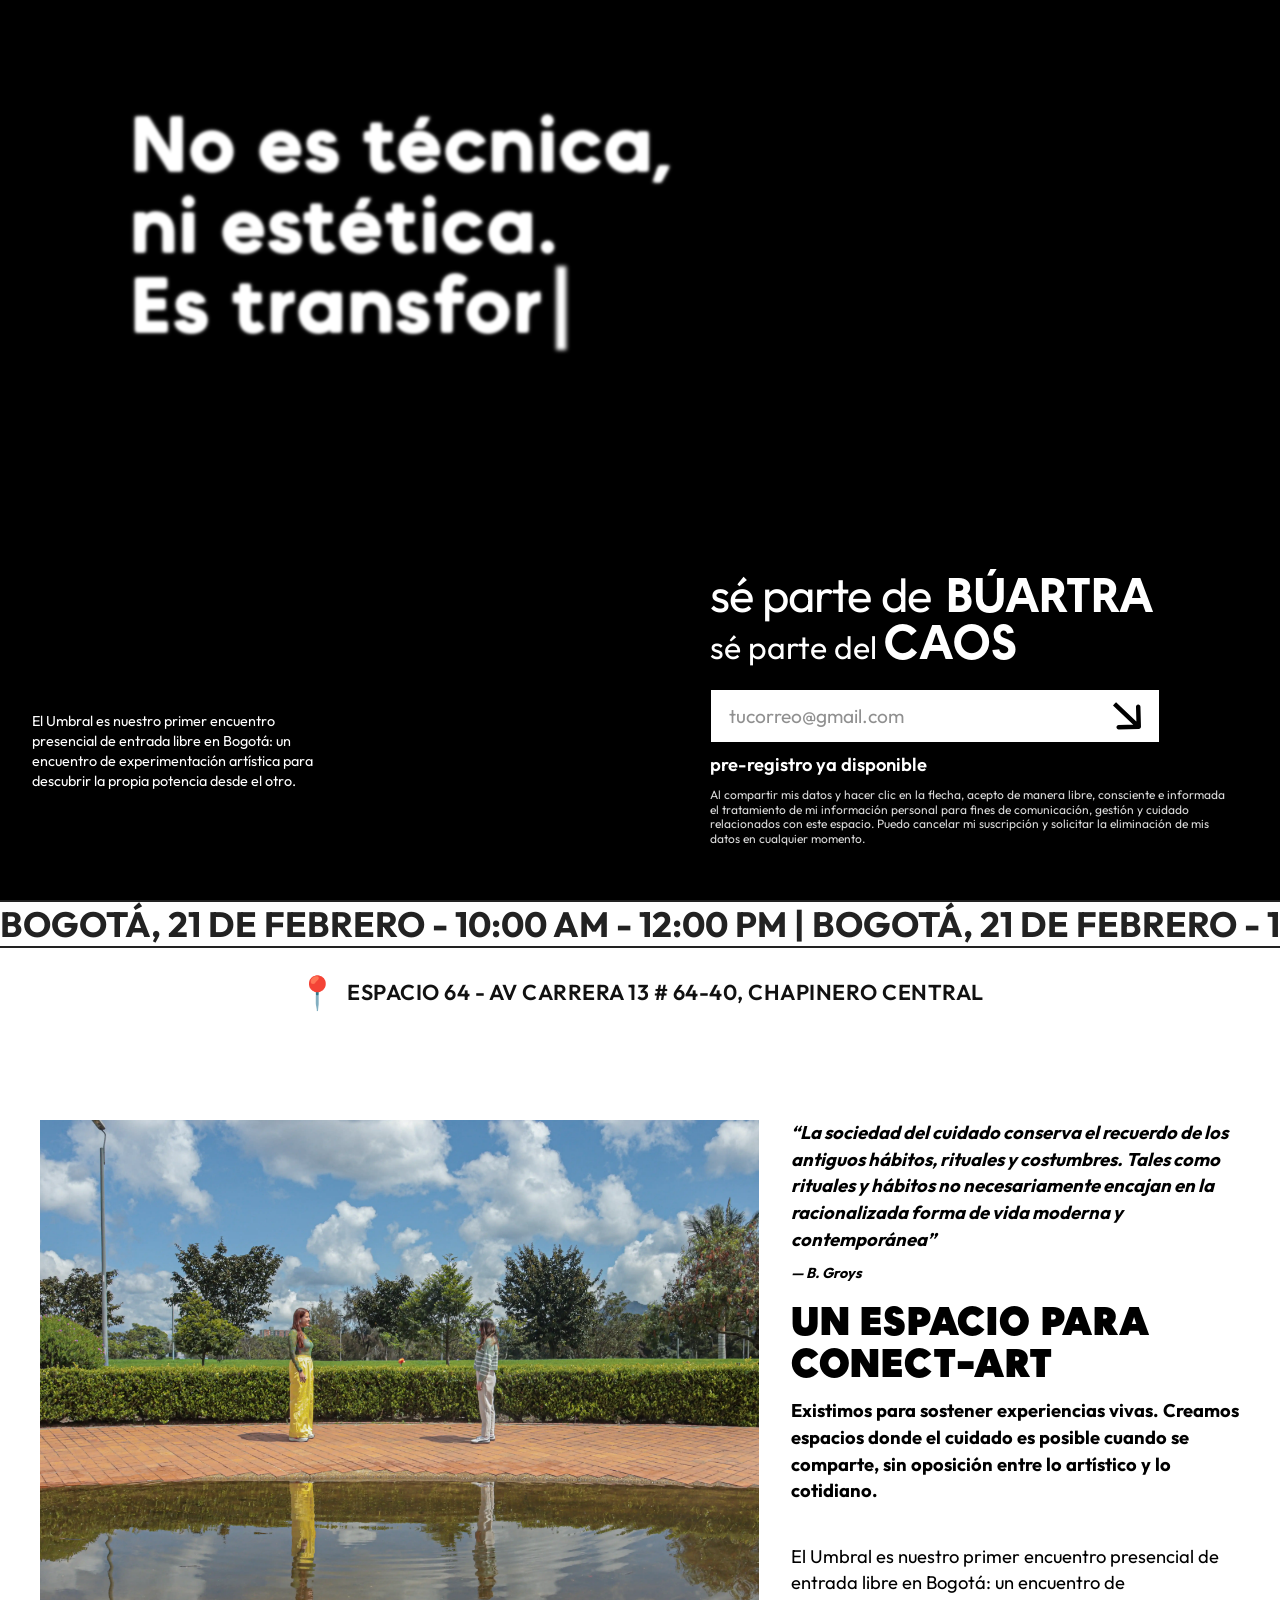
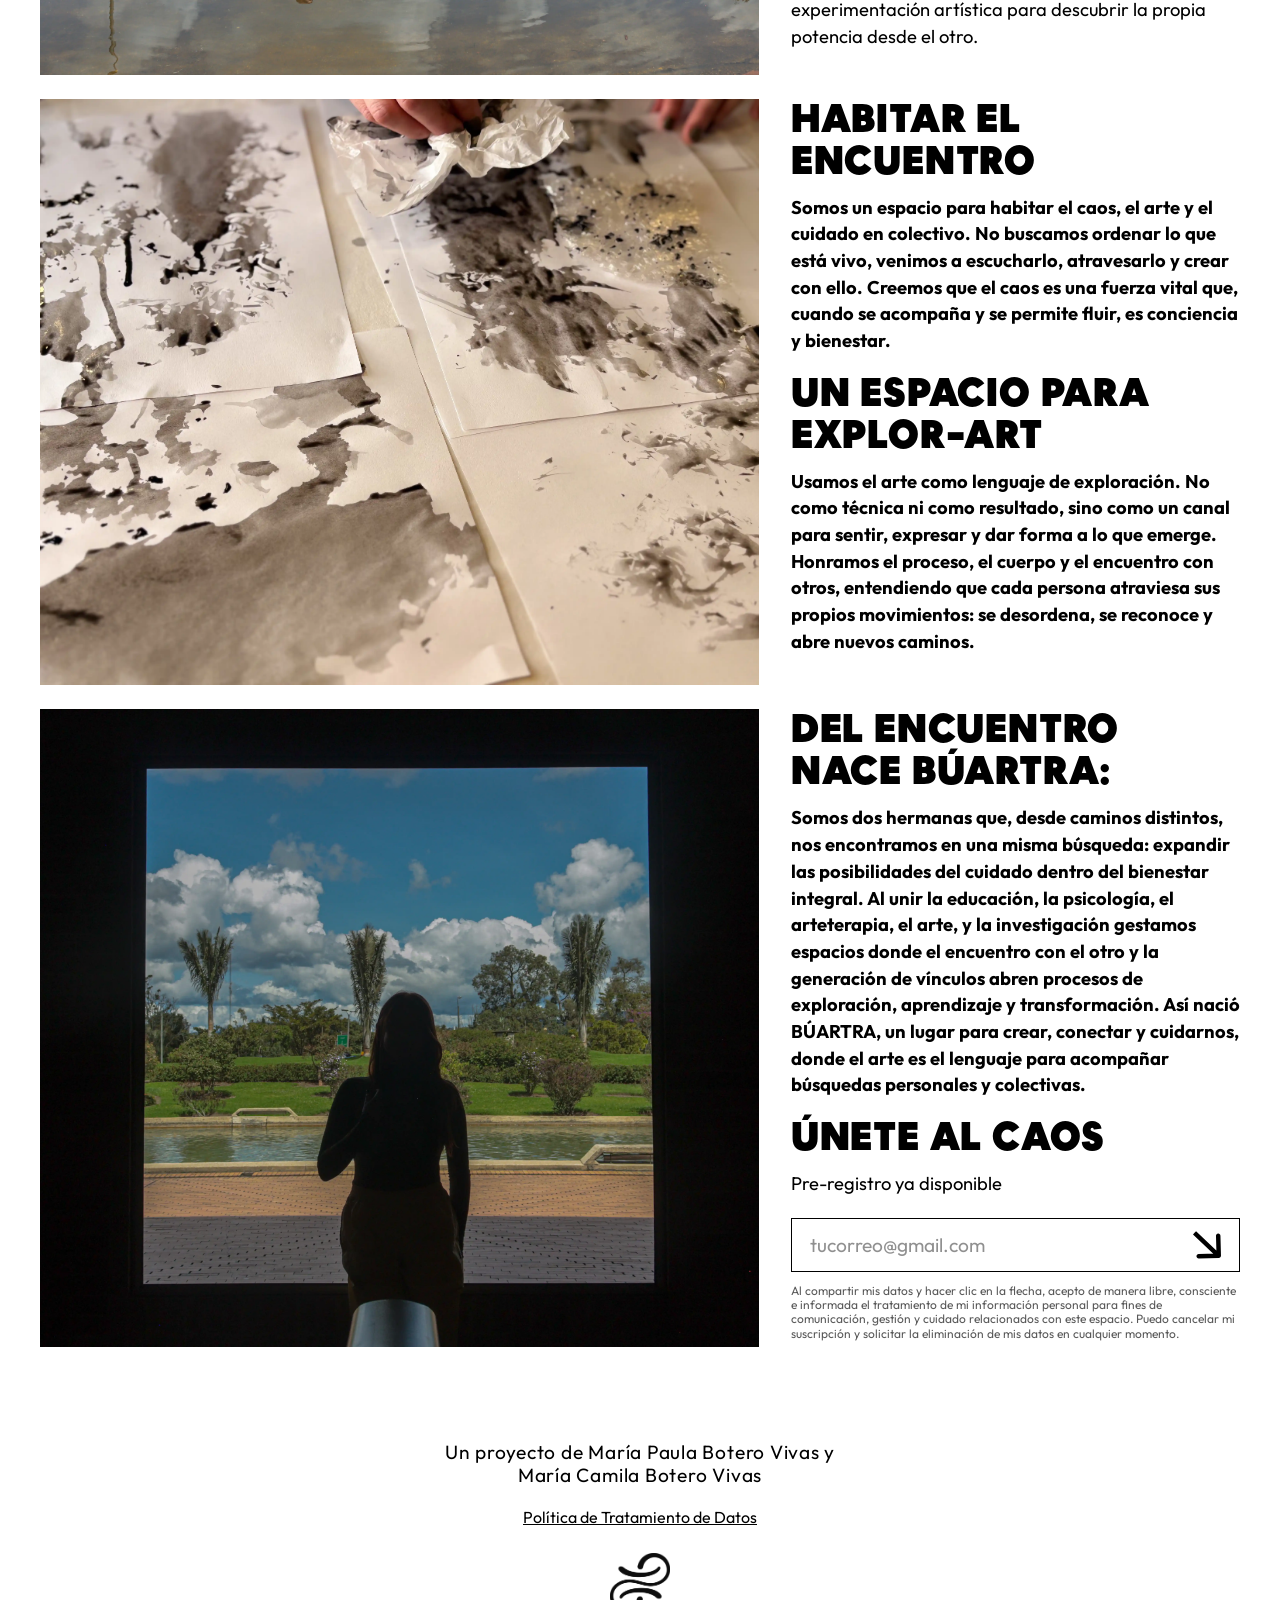
==== index.html @ 39548142 "Add files via upload" ====
<!DOCTYPE html>
<html lang="es">

<head>
        <style>
            #topLoaderBar {
                position: fixed;
                top: 0;
                left: 0;
                width: 0%;
                height: 3px;
                background: linear-gradient(90deg, #fff 0%, #b6b6b6 100%);
                z-index: 99999;
                transition: width 0.4s cubic-bezier(.4,0,.2,1);
                box-shadow: 0 1px 6px #0002;
            }
        </style>
    <meta charset="UTF-8">
    <title>BÚARTRA</title>
    <meta name="viewport" content="width=device-width, initial-scale=1.0">
    <link rel="stylesheet" href="/styles.css" media="all">
    <link rel="icon" type="image/x-icon" href="/favicon.ico">
    <!-- Open Graph para compartir en redes -->
    <meta property="og:title" content="BÚARTRA - Arte y Cuidado Colectivo">
    <meta property="og:description" content="Descubre cómo el caos, el arte y el cuidado colectivo pueden transformar tu bienestar en BÚARTRA.">
    <meta property="og:image" content="https://img.imgdd.com/9edf10ce-4af9-46c1-a117-65330fc0dbb5.jpg">
    <meta property="og:type" content="website">

</head>

<body>
        <div id="topLoaderBar"></div>
    <!-- CABEZA-->
    <header class="hero">
        <video autoplay loop muted playsinline>
            <!-- Video ligero para móviles -->
            <source src="images/IntroBuartraLigero.mov" type="video/mp4" media="(max-width: 600px)">
            <!-- Video original para escritorio -->
            <source src="images/IntroBuartra.mp4" type="video/mp4">
            Tu navegador no soporta el elemento de video.
        </video>

        <div class="hero-overlay">
            <div class="hero-side-info">
                El Umbral es nuestro primer encuentro presencial de entrada libre en Bogotá: un encuentro de
                experimentación artística para descubrir la propia potencia desde el otro.
            </div>
            <div class="hero-text">
                <h1 class="blur-title">
                    <span class="blur-layer" aria-hidden="true"></span>
                    <span id="typewriter" class="text-layer"
                        data-text="No es técnica, ni estética. Es&nbsp;transformación.">
                        No es técnica, <span style="white-space:nowrap;">ni estética</span>. Es transformación.
                    </span>
                </h1>
            </div>

            <div class="hero-register">
                                <div style="display:flex;flex-direction:column;gap:0;align-items:flex-start;">
                                    <h1 style="margin-bottom:-2px;"><span class="thin-text">sé parte de</span> <strong>BÚARTRA</strong></h1>
                                    <span style="font-size:2rem;font-weight:400;color:#fff;opacity:1;line-height:1; margin-top:-6px;">sé parte del <strong style="font-weight:700;letter-spacing:1px;">CAOS</strong></span>
                                </div>
                                <div id="formFeedback" style="display:none;align-items:center;gap:10px;margin:10px 0 0 0;">
                                    <span id="formSpinner" style="display:inline-block;width:22px;height:22px;border:3px solid #fff;border-top:3px solid #888;border-radius:50%;animation:spin 1s linear infinite;"></span>
                                </div>


                <form class="hero-form" id="emailForm">
                    <input type="email" placeholder="tucorreo@gmail.com" required id="emailInput">
                    <button type="submit" aria-label="Enviar">
                        <img src="images/Arrow-black.svg" class="arrow-anim" alt="Flecha enviar" width="28" height="28" loading="lazy"
                            style="display:block;">
                    </button>
                </form>
                <div style="font-size:1.15rem;font-weight:600;margin-top:10px;color:#fff;opacity:1;text-shadow:0 2px 8px #000a;">pre-registro ya disponible</div>
                <div class="form-consent-wrap form-consent-hero">
                    <small class="form-consent">Al compartir mis datos y hacer clic en la flecha, acepto de manera
                        libre, consciente e informada el tratamiento de mi información personal para fines de
                        comunicación, gestión y cuidado relacionados con este espacio. Puedo cancelar mi suscripción y
                        solicitar la eliminación de mis datos en cualquier momento.</small>
                </div>
            </div>
        </div>
    </header>

    <!-- Texto dinámico desplazable -->
    <div class="marquee-container">
            <div class="marquee">
                BOGOTÁ, 21 DE FEBRERO - 10:00 AM - 12:00 PM&nbsp;|&nbsp;BOGOTÁ, 21 DE FEBRERO - 10:00 AM - 12:00 PM&nbsp;|&nbsp;BOGOTÁ, 21 DE FEBRERO - 10:00 AM - 12:00 PM&nbsp;|&nbsp;BOGOTÁ, 21 DE FEBRERO - 10:00 AM - 12:00 PM
            </div>
        </div>
        <div class="espacio64-ubicacion" style="display:flex;align-items:center;justify-content:center;font-size:1.35rem;font-weight:600;margin:22px 0 0 0;gap:10px;color:#111;text-transform:uppercase;letter-spacing:0.5px;">
            <span style="font-size:1.5em;vertical-align:middle;color:#111;">📍</span>
            <span>Espacio 64 - Av Carrera 13 # 64-40, Chapinero central</span>
        </div>
    <!-- CONTENIDO -->
    <main class="content">

        <section class="block">
            <div class="image img-1"></div>
            <div class="text">
                <blockquote>
                    <p><b><em>
                                “La sociedad del cuidado conserva el recuerdo de los antiguos hábitos, rituales y
                                costumbres. Tales como rituales y hábitos no necesariamente encajan en la racionalizada
                                forma de vida
                                moderna y contemporánea”
                                <span>— B. Groys</span>
                            </em></b></p>
                </blockquote>

                <h2 class="titulo-gordo">UN ESPACIO PARA CONECT-ART</h2>
                <p><b>
                        Existimos para sostener experiencias vivas. Creamos espacios
                        donde el cuidado es posible cuando se comparte, sin oposición
                        entre lo artístico y lo cotidiano.
                    </b></p>
                <p><br>
                    El Umbral es nuestro primer encuentro presencial de entrada libre en Bogotá: un encuentro de
                    experimentación
                    artística para descubrir la propia potencia desde el otro.
                </p>
            </div>
        </section>

        <section class="block">
            <div class="image img-2"></div>
            <div class="text">
                <h2 class="titulo-gordo">HABITAR EL ENCUENTRO</h2>
                <blockquote>
                    <p><b>
                            Somos un espacio para habitar el caos, el arte y el cuidado en colectivo. No buscamos
                            ordenar lo que está vivo, venimos a escucharlo, atravesarlo y crear con ello. Creemos que el
                            caos es una
                            fuerza vital que, cuando se acompaña y se permite fluir, es conciencia y bienestar.
                        </b></p>
                </blockquote>

                <h2 class="titulo-gordo">UN ESPACIO PARA EXPLOR-ART</h2>
                <blockquote>
                    <p><b>
                            Usamos el arte como lenguaje de exploración. No como técnica ni como resultado, sino como un
                            canal para sentir, expresar y dar forma a lo que emerge. Honramos el proceso, el cuerpo y el
                            encuentro con otros, entendiendo que cada persona atraviesa sus propios movimientos: se
                            desordena, se reconoce y abre nuevos caminos.
                        </b></p>
                </blockquote>
            </div>
        </section>

        <section class="block">
            <div class="image img-3"></div>
            <div class="text">
                <h2 class="titulo-gordo">DEL ENCUENTRO NACE BÚARTRA:</h2>
                <blockquote>
                    <p><b>
                            Somos dos hermanas que, desde caminos distintos, nos encontramos en una misma búsqueda:
                            expandir las posibilidades del cuidado dentro del bienestar integral. Al unir la educación,
                            la psicología, el arteterapia, el arte, y la investigación gestamos espacios donde el
                            encuentro con el otro y la generación de vínculos abren procesos de exploración, aprendizaje
                            y transformación. Así nació BÚARTRA, un lugar para crear, conectar y cuidarnos, donde el
                            arte es el lenguaje para acompañar búsquedas personales y colectivas.
                        </b></p>
                </blockquote>
                <h2 class="titulo-gordo">ÚNETE AL CAOS</h2>
                <p>Pre-registro ya disponible</p>
                <form class="hero-form" id="emailForm2">
                    <input type="email" placeholder="tucorreo@gmail.com" required id="emailInput2">
                    <button type="submit" aria-label="Enviar">
                        <img src="images/Arrow-black.svg" class="arrow-anim" alt="Flecha enviar" width="28" height="28"
                            style="display:block;">
                    </button>
                </form>
                <div class="form-consent-wrap">
                    <small class="form-consent">Al compartir mis datos y hacer clic en la flecha, acepto de manera
                        libre, consciente e informada el tratamiento de mi información personal para fines de
                        comunicación, gestión y cuidado relacionados con este espacio. Puedo cancelar mi suscripción y
                        solicitar la eliminación de mis datos en cualquier momento.</small>
                </div>
            </div>
        </section>
    </main>
    <!-- ICONOS REDES SOCIALES -->
    <div class="social-icons">
        <a href="https://instagram.com/buartra/" target="_blank" aria-label="Instagram" class="icon-link">
            <img src="images/Iglogo.png" alt="Instagram" style="width:26px;height:26px;display:block;opacity:0.8;" loading="lazy">
        </a>
        <a href="https://linkedin.com/buartra" target="_blank" aria-label="LinkedIn" class="icon-link">
            <img src="images/LinkedInLogo.png" alt="LinkedIn" style="width:26px;height:26px;display:block;opacity:0.8;" loading="lazy">
        </a>
        <a href="https://tiktok.com/buartra" target="_blank" aria-label="TikTok" class="icon-link">
            <img src="images/TikTokLogo.png" alt="TikTok" style="width:26px;height:26px;display:block;opacity:0.8;" loading="lazy">
        </a>
    </div>
    <style>
        @keyframes spin {
            0% { transform: rotate(0deg); }
            100% { transform: rotate(360deg); }
        }
        .social-icons {
            position: fixed;
            bottom: 24px;
            right: 24px;
            display: flex;
            gap: 18px;
            z-index: 100;
            opacity: 0.65;
            transition: opacity 0.2s;
        }

        .social-icons:hover {
            opacity: 0.95;
        }

        .icon-link svg {
            display: block;
            width: 26px;
            height: 26px;
            stroke: #222;
            fill: none;
            transition: stroke 0.2s;
        }

        .icon-link:hover svg {
            stroke: #000;
        }

        /* Ocultar la capa de desenfoque en móviles para evitar duplicado del texto máquina de escribir */
        @media (max-width: 600px) {
            .blur-layer {
                display: none !important;
            }

            #typewriter.text-layer {
                font-weight: 700 !important;
            }
        }

        @media (max-width: 600px) {
            .social-icons {
                right: 12px;
                bottom: 12px;
                gap: 12px;
            }

            .icon-link svg {
                width: 22px;
                height: 22px;
            }
        }
    </style>

    <!-- PIE -->
    <footer class="cta">
        <h2 class="footer-credit">Un proyecto de María Paula Botero Vivas y<br><span class="footer-credit--second">María
                Camila Botero Vivas</span></h2>
        <br>
        <span id="politica-datos-link" style="color:rgb(0,0,0);text-decoration:underline;cursor:pointer;">Política de
            Tratamiento de Datos</span>
        <br>
        <div id="footerEmailMsg" style="text-align:center; font-size:0.9rem; color:#000; margin-top:8px; display:none;">
            ¡Gracias por suscribirte!</div>
        <br>
        <img class="footer-logo" src="./images/Simbolo-Negativo.png" alt="LOGO" loading="lazy">
    </footer>
    <script src="popup-politica-datos.js" defer></script>
    <!-- POPUP POLÍTICA DE DATOS -->
    <div id="popup-politica-datos"
        style="display:none;position:fixed;z-index:9999;top:0;left:0;width:100vw;height:100vh;background:rgba(0,0,0,0.95);color:#fff;align-items:center;justify-content:center;flex-direction:column;padding:32px 12px;box-sizing:border-box;">
        <div
            style="max-width:600px;width:100%;background:none;padding:32px 24px;border-radius:12px;box-shadow:0 4px 32px #000a;overflow-y:auto;max-height:90vh;">
            <h2 style="margin-top:0;font-size:1.5rem;">Política de Tratamiento de Datos Personales</h2>
            <p>BÚARTRA recolecta y trata datos personales de manera responsable, transparente y respetuosa. La
                información suministrada será utilizada exclusivamente para fines informativos, comunicativos,
                administrativos y de gestión relacionados con nuestras actividades, experiencias y procesos de cuidado
                colectivo.</p>
            <p>Al proporcionar sus datos personales y enviar el formulario, el titular autoriza de manera libre, previa,
                expresa e informada su tratamiento, de conformidad con la Ley 1581 de 2012 y demás normas
                aplicables.<br>El titular podrá en cualquier momento consultar, actualizar, rectificar o solicitar la
                eliminación de sus datos, así como cancelar su suscripción a nuestras comunicaciones.</p>
            <h3 style="margin-top:2em;font-size:1.5rem;">Política de Tratamiento de Datos Sensibles</h3>
            <p>El suministro de datos sensibles es siempre voluntario. Estos datos serán tratados con especial cuidado,
                confidencialidad y respeto, y únicamente para los fines previamente informados y necesarios para el
                desarrollo de las experiencias y procesos ofrecidos por BÚARTRA.</p>
            <p>Al compartir datos sensibles y enviar el formulario, el titular manifiesta su consentimiento explícito
                para su tratamiento, entendiendo que no está obligado(a) a proporcionarlos y que podrá revocar esta
                autorización en cualquier momento, sin que ello afecte otros derechos.</p>
            <button onclick="document.getElementById('popup-politica-datos').style.display='none'"
                style="margin-top:32px;padding:10px 28px;font-size:1.1rem;background:#fff;color:#000;border:none;border-radius:6px;cursor:pointer;">Cerrar</button>
        </div>
    </div>
</body>

<script>
    const textEl = document.getElementById("typewriter");
    const blurEl = document.querySelector(".blur-layer");

    // Adaptar para que 'ni estética' siempre esté junto
    let rawText = textEl.dataset.text.replace(/&nbsp;/g, '\u00A0');
    // Forzar que 'ni estética' sea un bloque no separable
    const keepTogether = 'ni estética';
    const togetherSpan = `<span style="white-space:nowrap;">${keepTogether}</span>`;
    // Reemplazar la primera aparición de 'ni estética' por un marcador temporal correctamente escrito
    let tempText = rawText.replace(keepTogether, '[[TOGUETHER]]');
    textEl.innerHTML = '';
    blurEl.innerHTML = '';
    let index = 0;
    function typeEffect() {
        const marker = '[[TOGUETHER]]';
        const markerIndex = tempText.indexOf(marker);
        // Si no hay marcador, animar normalmente
        if (markerIndex === -1) {
            if (index <= tempText.length) {
                let current = tempText.slice(0, index);
                textEl.textContent = current;
                blurEl.textContent = current;
                index++;
                setTimeout(typeEffect, 60);
            }
            return;
        }

        // Antes del marcador: animar normalmente
        if (index <= markerIndex) {
            let current = tempText.slice(0, index);
            textEl.textContent = current;
            blurEl.textContent = current;
            index++;
            setTimeout(typeEffect, 60);
            return;
        }

        // Justo al llegar al marcador: escribir el bloque junto de una vez
        if (index === markerIndex + 1) {
            let current = tempText.slice(0, markerIndex) + togetherSpan;
            textEl.innerHTML = current;
            blurEl.innerHTML = current;
            index = markerIndex + marker.length + 1;
            setTimeout(typeEffect, 60);
            return;
        }

        // Después del marcador: animar el resto normalmente
        if (index > markerIndex + marker.length) {
            let after = tempText.slice(markerIndex + marker.length, index);
            let current = tempText.slice(0, markerIndex) + togetherSpan + after;
            textEl.innerHTML = current;
            blurEl.innerHTML = current;
            index++;
            setTimeout(typeEffect, 60);
        }
    }
    typeEffect();



    const emailForm = document.getElementById('emailForm');
    const emailInput = document.getElementById('emailInput');
    const formFeedback = document.getElementById('formFeedback');
    const formSpinner = document.getElementById('formSpinner');
    const formMsg = document.getElementById('formMsg');

    emailForm.addEventListener('submit', function (e) {
                // Barra de carga superior
                const topLoader = document.getElementById('topLoaderBar');
                if (topLoader) {
                    topLoader.style.width = '0%';
                    topLoader.style.display = 'block';
                    setTimeout(() => { topLoader.style.width = '80%'; }, 50);
                }
        e.preventDefault();
        const email = emailInput.value;
        localStorage.setItem('buartra_email', email);

        // Mostrar solo el círculo de carga
        if (formFeedback) {
            formFeedback.style.display = 'flex';
            formSpinner.style.display = 'inline-block';
        }
        emailForm.querySelector('button').disabled = true;
        emailInput.disabled = true;

        // Enviar el email al Google Sheets
        const formData = new FormData();
        formData.append('email', email);
        fetch('https://script.google.com/macros/s/AKfycbzu1PoGcelNAnjd0PUH52-hppzSLVKik_knuAB9BWICpZ2YmrrQkrOVEIRYYKqFYfS87A/exec', {
            method: 'POST',
            body: formData
        }).finally(() => {
            if (topLoader) topLoader.style.width = '100%';
            setTimeout(() => {
                if (topLoader) topLoader.style.display = 'none';
                window.location.href = 'formulario.html';
            }, 900);
        });
    });

    /* Segundo formulario en la sección "ÚNETE AL CAOS" */
    const emailForm2 = document.getElementById('emailForm2');
    const emailInput2 = document.getElementById('emailInput2');

    if (emailForm2 && emailInput2) {
        emailForm2.addEventListener('submit', function (e) {
            e.preventDefault();
            const email = emailInput2.value;
            localStorage.setItem('buartra_email', email);

            // Barra de carga superior
            const topLoader = document.getElementById('topLoaderBar');
            if (topLoader) {
                topLoader.style.width = '0%';
                topLoader.style.display = 'block';
                setTimeout(() => { topLoader.style.width = '80%'; }, 50);
            }

            // Crear feedback visual solo con círculo para el segundo formulario
            let feedback2 = emailForm2.parentElement.querySelector('.form-feedback2');
            if (!feedback2) {
                feedback2 = document.createElement('div');
                feedback2.className = 'form-feedback2';
                feedback2.style.display = 'flex';
                feedback2.style.alignItems = 'center';
                feedback2.style.gap = '10px';
                feedback2.style.margin = '10px 0 0 0';
                feedback2.innerHTML = '<span class="spinner2" style="display:inline-block;width:22px;height:22px;border:3px solid #fff;border-top:3px solid #888;border-radius:50%;animation:spin 1s linear infinite;"></span>';
                emailForm2.parentElement.insertBefore(feedback2, emailForm2.nextSibling);
            } else {
                feedback2.style.display = 'flex';
                feedback2.querySelector('.spinner2').style.display = 'inline-block';
            }
            emailForm2.querySelector('button').disabled = true;
            emailInput2.disabled = true;

            // Enviar el email al Google Sheets
            const formData = new FormData();
            formData.append('email', email);
            fetch('https://script.google.com/macros/s/AKfycbzu1PoGcelNAnjd0PUH52-hppzSLVKik_knuAB9BWICpZ2YmrrQkrOVEIRYYKqFYfS87A/exec', {
                method: 'POST',
                body: formData
            }).finally(() => {
                if (topLoader) topLoader.style.width = '100%';
                setTimeout(() => {
                    if (topLoader) topLoader.style.display = 'none';
                    window.location.href = 'formulario.html';
                }, 900);
            });
        });
    }
</script>

</html>
---- styles.css ----
/* Registrar fuente Black para títulos muy gordos */
@font-face {
    font-family: 'MADE Okine Sans Black';
    src: url('/fonts/MADEOkineSansPERSONALUSE-Black.otf') format('opentype');
    font-weight: 900;
    font-style: normal;
    font-display: swap;
}
/* Responsive para el título principal y flecha en formulario */
@media (max-width: 1024px) {
    .hero-content h1 {
        font-size: 2.2rem;
        line-height: 1.1;
    }
    .arrow img {
        width: 28px;
        height: 28px;
    }
}

@media (max-width: 600px) {
    .hero-content h1 {
        font-size: 1.5rem;
        line-height: 1.08;
    }
    .arrow img {
        width: 20px;
        height: 20px;
    }
}
@media (max-width: 600px) {
    .btn-container {
        flex-direction: column-reverse;
    }
}
.btn-container {
    display: flex;
    flex-direction: column;
    gap: 12px;
}

@media (min-width: 601px) {
    .btn-container {
        flex-direction: row;
        justify-content: space-between;
        align-items: center;
    }
    .btn-container .submit-btn {
        order: 2;
    }
    .btn-container .back-btn {
        order: 1;
    }
}
.arrow {
        margin-bottom: -20px;
}

.arrow img {
    width: 20px;
    height: 40px;
    max-width: 100%;
    transition: width 0.2s, height 0.2s;
}

@media (max-width: 600px) {
    .arrow img {
        width: 22px !important;
        height: 22px !important;
    }
    .arrow {
        margin-bottom: -4px;
    }
}

/* Responsive: flecha más pequeña en móviles */
@media (max-width: 600px) {
    .arrow img {
        width: 1px !important;
        height: 1px !important;
    }
    .arrow {
        margin-bottom: -4px;
    }
}
/* Animación flecha en botón de envío */
/* Animación flecha en botón de envío: movimiento y giro */
.arrow-anim {
    transition: transform 0.35s cubic-bezier(.4,1.6,.6,1);
}

.hero-form button:hover .arrow-anim,
form.hero-form button:hover .arrow-anim {
    transform: rotate(-45deg);
}
/* Info lateral en hero */
.hero-side-info {
    position: absolute;
    top: 77%;
    left: 0;
    width: 340px;
    max-width: 40vw;
    color: #fff;
    font-size: 0.9rem;
    line-height: 1.4;
    font-family: 'Outfit', sans-serif;
    background: rgba(0,0,0,0.32);
    padding: 18px 22px 18px 32px;
    border-radius: 0 18px 18px 0;
    z-index: 3;
    box-shadow: 0 2px 12px 0 rgba(0,0,0,0.08);
        word-break: break-word;
}

@media (max-width: 900px) {
    .hero-side-info {
        position: static;
        width: 100%;
        max-width: 100%;
        margin-bottom: 10px;
        border-radius: 0;
        padding: 10px 4vw 10px 4vw;
        font-size: 1rem;
        box-shadow: none;
        background: none;
        color: #fff;
        text-align: left;
    }
}
.form-consent-wrap.form-consent-formulario {
    color: #fff;
    text-align: left;
}
.form-consent-formulario .form-consent {
    color: #fff;
    opacity: 0.85;
    font-size: 0.55rem;
    line-height: 1.12;
    max-width: 520px;
    margin-top: 8px;
    text-align: left !important;
    display: block;
    margin-left: 0;
}
.form-consent-wrap.form-consent-hero {
    color: #fff;
}
.form-consent-hero .form-consent {
    color: #fff;
    opacity: 0.85;
}
/* =====================
   FUENTES
===================== */

/* Marquee styles */
.marquee-container {
    width: 100%;
    overflow: hidden;
    background: #fff;
    border-top: 2px solid #222;
    border-bottom: 2px solid #222;
    margin: 0 auto 24px auto;
}

    .marquee {
        display: inline-block;
        white-space: nowrap;
        font-size: 2.2rem;
        font-weight: bold;
        color: #222;
        animation: marquee 60s linear infinite;
}

@keyframes marquee {
    0% { transform: translateX(0); }
    100% { transform: translateX(-100%); }
}

/* Responsive para marquee en tablets */
@media (max-width: 1024px) {
    .marquee {
        font-size: 1.7rem;
        animation: marquee 48s linear infinite;
    }
    .marquee-container {
        border-top: 1.5px solid #222;
        border-bottom: 1.5px solid #222;
    }
}

/* Responsive para marquee en móviles */
@media (max-width: 600px) {
    .marquee {
        font-size: 1.3rem;
        animation: marquee 36s linear infinite;
    }
    .marquee-container {
        border-top: 1px solid #222;
        border-bottom: 1px solid #222;
        margin: 0 auto 16px auto;
    }
}

/* Outfit – Texto general (variable) */
@font-face {
    font-family: 'Outfit';
    src: url('/fonts/Outfit-VariableFont_wght.ttf') format('truetype');
    font-weight: 100 900;
    font-style: normal;
    font-display: swap;
}

/* MADE Okine Sans – Títulos */
@font-face {
    font-family: 'MADE Okine Sans';
    src: url('/fonts/MADEOkineSansPERSONALUSE-Medium.otf') format('opentype');
    font-weight: 100 900;
    font-style: normal;
    font-display: swap;
}

* {
    margin: 0;
    padding: 0;
    box-sizing: border-box;
}

body {
    font-family: 'Outfit', sans-serif;
    font-size: 16px;
    color: #ffffff;
    background: #ffffff;
}

h1,
h2,
h3,
h4,
h5,
h6 {
    font-family: 'MADE Okine Sans', sans-serif;
    font-weight: 700;
    letter-spacing: 0.04em;
}

/* HERO */
.hero {
    position: relative;
    height: 100vh;
    overflow: hidden;
    background: #000;
}

.hero video {
    position: absolute;
    top: 50%;
    left: 50%;
    width: 100vw;
    height: 100vh;
    min-width: 177.77vh;
    /* 16:9 */
    min-height: 56.25vw;
    /* 16:9 */
    transform: translate(-50%, -50%);
    object-fit: cover;
    z-index: 1;
    pointer-events: none;
}

.hero-overlay {
    position: relative;
    z-index: 2;
    height: 100%;
    /* Padding reducido para disminuir espacios en blanco */
    padding: 40px 60px;
    background: rgba(0, 0, 0, 0.55);
    display: flex;
    flex-direction: column;
    justify-content: center;
}

.hero-overlay>* {
    max-width: 700px;
} 

.hero-text {
    position: absolute;
    top: 12%; /* desplazado hacia abajo para reducir espacio superior */
    left: 80px;
    /* Evitar que el texto toque los bordes: ancho máximo relativo y padding responsivo */
    width: min(900px, calc(100% - 160px));
    padding-inline: clamp(16px, 4vw, 80px);
    box-sizing: border-box;
    max-width: none;
} 

.hero-register {
    position: absolute;
    bottom: 60px; /* menor separación del borde inferior */
    right: 50px;
} 

.hero-register small {
    display: block;
    margin-top: 6px;
    font-size: 0.75rem;
    opacity: 0.8;
}

/* Estilo para el texto de marca BÚARTRA: tamaño e interletrado responsive */
.hero-register strong {
    font-family: 'MADE Okine Sans', sans-serif;
    font-weight: 900;
    font-size: clamp(3.0rem, 2.8vw, 2rem);
    letter-spacing: -0.02em;
}

@media (max-width: 768px) {
    .hero-register strong {
        font-size: 3.0rem;
        letter-spacing: -0.01em;
    }
}

.hero h1 {
    font-size: 3.5rem;
    line-height: 1.2;
    margin-bottom: 20px;
}

.hero-text p {
    margin-top: 18px;
    font-size: 1.1rem;
    letter-spacing: 0.02em;
}

.hero h1 span {
    color: #ffffff;
}

/* El contenedor ahora actúa como el "borde" exterior */
.hero-form {
    display: flex;
    align-items: center;
    /* Alinea verticalmente el input y el botón */
    background-color: #fff;
    /* Fondo blanco para todo el conjunto */
    border: 1px solid #000;
    /* Aquí controlas el borde exterior */
    max-width: 450px;
    /* O el ancho que prefieras */
    width: 100%;
    margin-top: 20px;
    overflow: hidden;
    /* Para que las esquinas del input no se salgan si usas border-radius */
}

/* El input ya no tiene bordes propios */
.hero-form input {
    flex: 1;
    /* Toma todo el espacio disponible */
    border: none !important;
    outline: none;
    /* Quita el borde azul al hacer clic */
    padding: 12px 18px;
    font-size: 1.2rem;
    background: transparent;
}

/* El botón se pega al borde derecho */
.hero-form button {
    border: none !important;
    background: #fff;
    /* O el color que desees */
    padding: 12px 18px;
    cursor: pointer;
    font-size: 1.5rem;
    display: flex;
    align-items: center;
    justify-content: center;
    transition: background 0.3s;
}

/* SVG icons en botones */
.hero-form button svg,
.back-btn svg,
.submit-btn svg {
    width: 1.15em;
    height: 1.15em;
    display: block;
}

.back-btn svg,
.submit-btn svg {
    vertical-align: middle;
}

.back-btn {
    display: inline-flex;
    align-items: center;
    gap: 8px;
    font-size: 0.95rem;
}

.submit-btn {
    display: inline-flex;
    align-items: center;
    gap: 8px;
}

/* Opcional: un efecto hover para el botón */
.hero-form button:hover {
    background: #f0f0f0;
}

/* Aviso de consentimiento pequeño para los formularios */
.form-consent {
    display: block;
    font-size: 0.75rem;
    color: rgba(0, 0, 0, 0.65);
    margin-top: 6px;
    line-height: 1.2;
    max-width: 520px;
}

@media (max-width: 768px) {
    .form-consent {
        font-size: 0.68rem;
        max-width: 100%;
    }
}

/* Position the consent outside form box and slightly below */
.form-consent-wrap {
    margin-top: 6px;
    /* ensure it sits outside the white input box visually */
    transform: translateY(6px);
}

@media (max-width: 768px) {
    .form-consent-wrap {
        transform: none;
        margin-top: 8px;
    }
}

/* CONTENIDO */
.content {
    max-width: 1500px;
    margin: 0 auto;
    padding: 60px 40px;
}

.block {
    display: flex;
    gap: 32px; /* ligeramente menor */
    margin: 24px 0; /* márgenes verticales homogéneos y reducidos */
} 

/* Asegurar el primer bloque baje un poco para separarlo del hero */
.block:first-of-type {
    margin-top: 48px; /* aumentar separación del hero en escritorio */
}  

.block.reverse {
    flex-direction: row-reverse;
}

.image {
    /* Mayor proporción para que las imágenes ocupen más espacio */
    flex: 1.6;
    min-height: 420px; /* altura reducida para disminuir espacios en blanco */
    /* Cover asegura que la imagen llene el área */
    background-size: cover;
    background-repeat: no-repeat;
    background-position: center;
    transition: flex 0.3s ease, min-height 0.3s ease;
} 

.img-1 {
    background-image: url("images/imagendef1.webp");
}

.img-2 {
    background-image: url("images/imagendef2.webp");
}

.img-3 {
    background-image: url("images/imagendef3.webp");
}

.text {
    flex: 1;
    font-size: 2.5rem;
    margin-bottom: 12px;
    color: #000000;
    font-family: 'Outfit', 'MADE Okine Sans', sans-serif;
    font-weight: 400;
} 

.text h2 {
    font-size: 2.5rem;
    margin-bottom: 12px;
    color: #000000;
    font-family: 'MADE Okine Sans Black', sans-serif;
    font-weight: 900;
}

/* Títulos destacados más gordos */
.titulo-gordo {
    font-family: 'MADE Okine Sans Black', 'MADE Okine Sans', sans-serif !important;
    font-weight: 900 !important;
    letter-spacing: 0.02em;
    font-size: 2.7rem;
    color: #000;
    line-height: 1.05;
}

.text span {
    color: #000000;
}

/* Texto largo en negro total: párrafos, listas y citas */
.content p,
.text p,
main p,
article p,
.block p,
.content li,
blockquote {
    color: #000000; /* negro total */
}

/* Ajustes tipográficos para párrafos largos: compactación vertical */
.content p,
.text p,
main p,
article p,
.block p {
    font-size: 1.15rem;
    line-height: 1.45;
    margin-bottom: 12px;
} 

blockquote {
    font-style: normal;
    margin-bottom: 18px;
} 

blockquote span {
    display: block;
    margin-top: 10px;
    font-size: 0.9rem;
}

/* MANIFIESTO */
.manifesto {
    background: #111;
    color: #fff;
    padding: 60px;
}

.manifesto h3 {
    margin-bottom: 20px;
}

/* CTA */
.cta {
    background: none;
    padding: 10px;
    text-align: center;
}

/* Estilos para crédito del footer */
.footer-credit {
    font-family: 'Outfit', sans-serif;
    font-weight: 400; /* peso regular */
    color: #000000;
    font-size: 1.2rem;
    line-height: 1.2;
}

.footer-credit--second {
    display: block; /* garantiza que quede en la línea siguiente */
}

@media (max-width: 600px) {
    .footer-credit {
        font-size: 1rem;
    }
}

/* Símbolo del footer: tamaño controlado desde CSS */
.footer-logo {
    width: clamp(48px, 6vw, 60px);
    height: auto;
    display: inline-block;
    margin-top: 6px;
    opacity: 0.95;
}

@media (max-width: 768px) {
    .footer-logo {
        width: 44px;
    }
}

.cta form {
    margin-top: 20px;
    display: flex;
    justify-content: center;
}

.cta input {
    padding: 12px;
    border: none;
    width: 250px;
}

.cta button {
    padding: 12px 18px;
    border: none;
    background: #ffffff;
    color: #000000;
    cursor: pointer;
}

/* Usar la fuente 'Outfit' en todos los campos y placeholders */
input,
textarea,
select,
textarea,
.code-input,
.hero-form input,
.cta input {
    font-family: 'Outfit', sans-serif;
}

input::placeholder,
textarea::placeholder,
.code-input::placeholder {
    font-family: inherit;
    opacity: 0.8;
}

/* RESPONSIVE */
@media (max-width: 768px) {
    .block {
        flex-direction: column;
        gap: 20px;
        margin: 20px 0; /* márgenes verticales simétricos y reducidos en móvil */
    }

    .block:first-of-type {
        margin-top: 20px;
    }

    .hero h1 {
        font-size: 2.2rem;
    }

    /* Reducir padding del overlay y altura de imagen en móvil */
    .hero-overlay {
        padding: 24px 20px;
    }

    .image {
        min-height: 280px;
        flex: 1.1; /* menos prioridad en móvil */
    }

    .hero-register {
        bottom: 40px;
    }
}

@media (max-width: 768px) {
    .image {
        min-height: 320px;
        flex: 1.1; /* menos prioridad en móvil */
        background-size: cover;
    }

    /* Restaurar interlineado cómodo en móvil para legibilidad */
    .content p,
    .text p,
    main p,
    article p,
    .block p {
        line-height: 1.6;
    }
}

@media (max-width: 1024px) {
    .hero {
        height: 100svh;
        background: #000;
    }
    .hero video {
        width: 177.77vh;
        height: 100svh;
        min-width: 100vw;
        min-height: 56.25vw;
        left: 50%;
        top: 50%;
        transform: translate(-50%, -50%);
        object-fit: cover;
    }
    .hero-overlay {
        padding: 32px 20px;
        background: rgba(0, 0, 0, 0.6);
    }

    /* TEXTO */
    .hero-text {
        position: relative;
        top: 0;
        left: 0;
        right: 0;
        width: 100%;
        padding-inline: 20px;
        box-sizing: border-box;
        max-width: none;
        margin-top: 20px;
    }

    .hero-text h1 {
        font-size: 2.1rem;
        line-height: 1.15;
    }

    .hero-text p {
        font-size: 0.95rem;
    }

    /* PRE-REGISTRO */
    .hero-register {
        position: relative;
        margin-top: auto;
        margin-bottom: 20px;
        right: auto;
        bottom: auto;
        text-align: left;
    }

    .hero-form {
        width: 100%;
    }

    .hero-form input {
        width: 100%;
        font-size: 1rem;
    }

    .hero-form button {
        padding: 16px 18px;
    }

    .hero-register small {
        text-align: left;
    }
}

#typewriter::after {
    content: "|";
    margin-left: 6px;
    animation: blink 1s infinite;
}

@keyframes blink {

    0%,
    20%,
    100% {
        opacity: 1;
    }

    25%,
    75% {
        opacity: 0;
    }
}

/* =====================
   DESENFOQUE DE CAPA EN TÍTULO
===================== */

.blur-title {
    position: relative;
    display: inline-block;
}

/* Capa desenfocada */
.blur-layer {
    position: absolute;
    inset: 0;
    color: #ffffff;
    filter: blur(1.5px);
    opacity: 100%;
    z-index: 1;
    pointer-events: none;
    white-space: pre-wrap;
}

/* Asegurar que el texto del typewriter y su capa desenfocada estén en negrita */
.text-layer,
.blur-layer {
    /* Peso controlado por CSS */
    font-weight: 900;
    /* Tamaño responsivo: mínimo en móvil, escala con viewport y máximo en escritorio */
    font-size: clamp(2.8rem, 6vw, 8.5rem);
    /* Ajuste de línea para evitar saltos con el efecto de escritura */
    line-height: 1.05;    /* Evitar desbordes: permitir que el texto haga wrap en móviles y pantallas pequeñas */
    white-space: pre-wrap;
    /* Evitar que las palabras se rompan en medio; permitir quiebre solo en puntos de separación */
    overflow-wrap: break-word;
    word-break: normal;
    display: inline-block;
    max-width: 100%;
}

/* Reducir tamaño mínimo en pantallas muy pequeñas para evitar overflow horizontal */
@media (max-width: 480px) {
    .text-layer,
    .blur-layer {
        font-size: clamp(1.4rem, 7.5vw, 2.2rem);
        line-height: 1.08;
    }

    /* Asegurar padding lateral suficiente */
    .hero-text {
        padding-inline: 16px;
        left: 0;
    }}


/* Texto principal */
.text-layer {
    position: relative;
    z-index: 2;
    filter: blur(2px);
    /* Ajusta '5px' para más o menos desenfoque */
    color: #0000;
}


/* Ajuste del cursor del typewriter */
#typewriter::after {
    content: "|";
    margin-left: 6px;
    animation: blink 1s infinite;
}

.thin-text {
    font-family: 'Outfit', sans-serif;
    /* Peso regular para 'Sé parte de' */
    font-weight: 400;
    /* Tamaño e interletrado: más compacto y responsive */
    font-size: 2.95rem;
    letter-spacing: -0.02em;
    text-transform: none;
}

/* Responsive: ajustar 'Sé parte de' en pantallas pequeñas */
@media (max-width: 768px) {
    .thin-text {
        font-size: 2.8rem;
        letter-spacing: -0.01em;
    }
}
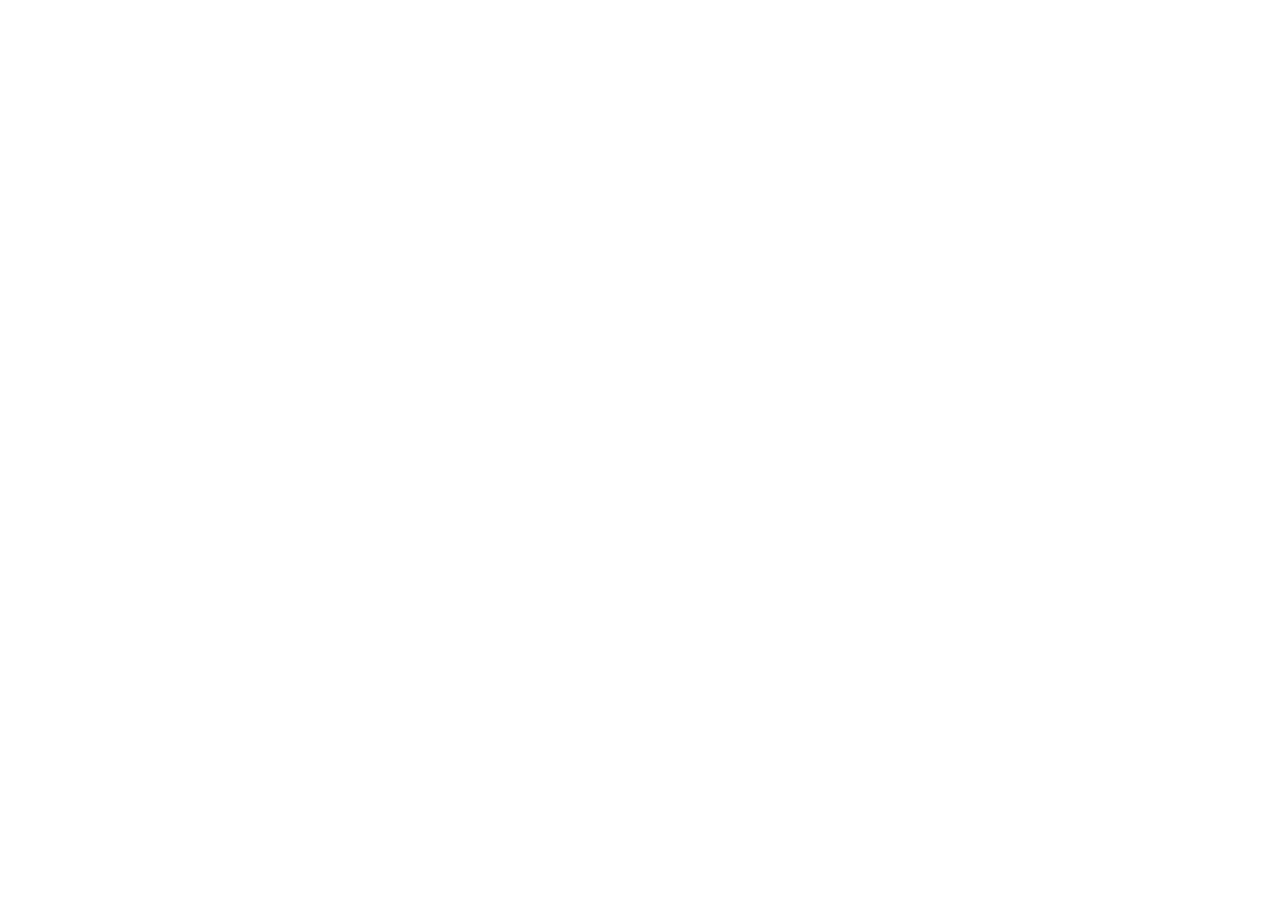
==== commit 2a06b565: "Add files via upload" ====
--- a/index.html
+++ b/index.html
@@ -1,451 +1,16 @@
-<!DOCTYPE html>
-<html lang="es">
+<!doctype html>
+<html lang="en">
+	<head>
+		<meta charset="UTF-8" />
+		<link rel="icon" type="image/svg+xml" href="/vite.svg" />
+		<meta name="generator" content="Hostinger Horizons" />
+		<meta name="viewport" content="width=device-width, initial-scale=1.0" />
+		<title>Portafolio Mario Acosta</title>
+		<script type="module" crossorigin src="/PortafolioMario/assets/index-D7dN4lQa.js"></script>
+		<link rel="stylesheet" crossorigin href="/PortafolioMario/assets/index-BU1natNf.css">
+	</head>
+	<body>
+		<div id="root"></div> 
-<head>
-        <style>
-            #topLoaderBar {
-                position: fixed;
-                top: 0;
-                left: 0;
-                width: 0%;
-                height: 3px;
-                background: linear-gradient(90deg, #fff 0%, #b6b6b6 100%);
-                z-index: 99999;
-                transition: width 0.4s cubic-bezier(.4,0,.2,1);
-                box-shadow: 0 1px 6px #0002;
-            }
-        </style>
-    <meta charset="UTF-8">
-    <title>BÚARTRA</title>
-    <meta name="viewport" content="width=device-width, initial-scale=1.0">
-    <link rel="stylesheet" href="/styles.css" media="all">
-    <link rel="icon" type="image/x-icon" href="/favicon.ico">
-    <!-- Open Graph para compartir en redes -->
-    <meta property="og:title" content="BÚARTRA - Arte y Cuidado Colectivo">
-    <meta property="og:description" content="Descubre cómo el caos, el arte y el cuidado colectivo pueden transformar tu bienestar en BÚARTRA.">
-    <meta property="og:image" content="https://img.imgdd.com/9edf10ce-4af9-46c1-a117-65330fc0dbb5.jpg">
-    <meta property="og:type" content="website">
-
-</head>
-
-<body>
-        <div id="topLoaderBar"></div>
-    <!-- CABEZA-->
-    <header class="hero">
-        <video autoplay loop muted playsinline>
-            <!-- Video ligero para móviles -->
-            <source src="images/IntroBuartraLigero.mov" type="video/mp4" media="(max-width: 600px)">
-            <!-- Video original para escritorio -->
-            <source src="images/IntroBuartra.mp4" type="video/mp4">
-            Tu navegador no soporta el elemento de video.
-        </video>
-
-        <div class="hero-overlay">
-            <div class="hero-side-info">
-                El Umbral es nuestro primer encuentro presencial de entrada libre en Bogotá: un encuentro de
-                experimentación artística para descubrir la propia potencia desde el otro.
-            </div>
-            <div class="hero-text">
-                <h1 class="blur-title">
-                    <span class="blur-layer" aria-hidden="true"></span>
-                    <span id="typewriter" class="text-layer"
-                        data-text="No es técnica, ni estética. Es&nbsp;transformación.">
-                        No es técnica, <span style="white-space:nowrap;">ni estética</span>. Es transformación.
-                    </span>
-                </h1>
-            </div>
-
-            <div class="hero-register">
-                                <div style="display:flex;flex-direction:column;gap:0;align-items:flex-start;">
-                                    <h1 style="margin-bottom:-2px;"><span class="thin-text">sé parte de</span> <strong>BÚARTRA</strong></h1>
-                                    <span style="font-size:2rem;font-weight:400;color:#fff;opacity:1;line-height:1; margin-top:-6px;">sé parte del <strong style="font-weight:700;letter-spacing:1px;">CAOS</strong></span>
-                                </div>
-                                <div id="formFeedback" style="display:none;align-items:center;gap:10px;margin:10px 0 0 0;">
-                                    <span id="formSpinner" style="display:inline-block;width:22px;height:22px;border:3px solid #fff;border-top:3px solid #888;border-radius:50%;animation:spin 1s linear infinite;"></span>
-                                </div>
-
-
-                <form class="hero-form" id="emailForm">
-                    <input type="email" placeholder="tucorreo@gmail.com" required id="emailInput">
-                    <button type="submit" aria-label="Enviar">
-                        <img src="images/Arrow-black.svg" class="arrow-anim" alt="Flecha enviar" width="28" height="28" loading="lazy"
-                            style="display:block;">
-                    </button>
-                </form>
-                <div style="font-size:1.15rem;font-weight:600;margin-top:10px;color:#fff;opacity:1;text-shadow:0 2px 8px #000a;">pre-registro ya disponible</div>
-                <div class="form-consent-wrap form-consent-hero">
-                    <small class="form-consent">Al compartir mis datos y hacer clic en la flecha, acepto de manera
-                        libre, consciente e informada el tratamiento de mi información personal para fines de
-                        comunicación, gestión y cuidado relacionados con este espacio. Puedo cancelar mi suscripción y
-                        solicitar la eliminación de mis datos en cualquier momento.</small>
-                </div>
-            </div>
-        </div>
-    </header>
-
-    <!-- Texto dinámico desplazable -->
-    <div class="marquee-container">
-            <div class="marquee">
-                BOGOTÁ, 21 DE FEBRERO - 10:00 AM - 12:00 PM&nbsp;|&nbsp;BOGOTÁ, 21 DE FEBRERO - 10:00 AM - 12:00 PM&nbsp;|&nbsp;BOGOTÁ, 21 DE FEBRERO - 10:00 AM - 12:00 PM&nbsp;|&nbsp;BOGOTÁ, 21 DE FEBRERO - 10:00 AM - 12:00 PM
-            </div>
-        </div>
-        <div class="espacio64-ubicacion" style="display:flex;align-items:center;justify-content:center;font-size:1.35rem;font-weight:600;margin:22px 0 0 0;gap:10px;color:#111;text-transform:uppercase;letter-spacing:0.5px;">
-            <span style="font-size:1.5em;vertical-align:middle;color:#111;">📍</span>
-            <span>Espacio 64 - Av Carrera 13 # 64-40, Chapinero central</span>
-        </div>
-    <!-- CONTENIDO -->
-    <main class="content">
-
-        <section class="block">
-            <div class="image img-1"></div>
-            <div class="text">
-                <blockquote>
-                    <p><b><em>
-                                “La sociedad del cuidado conserva el recuerdo de los antiguos hábitos, rituales y
-                                costumbres. Tales como rituales y hábitos no necesariamente encajan en la racionalizada
-                                forma de vida
-                                moderna y contemporánea”
-                                <span>— B. Groys</span>
-                            </em></b></p>
-                </blockquote>
-
-                <h2 class="titulo-gordo">UN ESPACIO PARA CONECT-ART</h2>
-                <p><b>
-                        Existimos para sostener experiencias vivas. Creamos espacios
-                        donde el cuidado es posible cuando se comparte, sin oposición
-                        entre lo artístico y lo cotidiano.
-                    </b></p>
-                <p><br>
-                    El Umbral es nuestro primer encuentro presencial de entrada libre en Bogotá: un encuentro de
-                    experimentación
-                    artística para descubrir la propia potencia desde el otro.
-                </p>
-            </div>
-        </section>
-
-        <section class="block">
-            <div class="image img-2"></div>
-            <div class="text">
-                <h2 class="titulo-gordo">HABITAR EL ENCUENTRO</h2>
-                <blockquote>
-                    <p><b>
-                            Somos un espacio para habitar el caos, el arte y el cuidado en colectivo. No buscamos
-                            ordenar lo que está vivo, venimos a escucharlo, atravesarlo y crear con ello. Creemos que el
-                            caos es una
-                            fuerza vital que, cuando se acompaña y se permite fluir, es conciencia y bienestar.
-                        </b></p>
-                </blockquote>
-
-                <h2 class="titulo-gordo">UN ESPACIO PARA EXPLOR-ART</h2>
-                <blockquote>
-                    <p><b>
-                            Usamos el arte como lenguaje de exploración. No como técnica ni como resultado, sino como un
-                            canal para sentir, expresar y dar forma a lo que emerge. Honramos el proceso, el cuerpo y el
-                            encuentro con otros, entendiendo que cada persona atraviesa sus propios movimientos: se
-                            desordena, se reconoce y abre nuevos caminos.
-                        </b></p>
-                </blockquote>
-            </div>
-        </section>
-
-        <section class="block">
-            <div class="image img-3"></div>
-            <div class="text">
-                <h2 class="titulo-gordo">DEL ENCUENTRO NACE BÚARTRA:</h2>
-                <blockquote>
-                    <p><b>
-                            Somos dos hermanas que, desde caminos distintos, nos encontramos en una misma búsqueda:
-                            expandir las posibilidades del cuidado dentro del bienestar integral. Al unir la educación,
-                            la psicología, el arteterapia, el arte, y la investigación gestamos espacios donde el
-                            encuentro con el otro y la generación de vínculos abren procesos de exploración, aprendizaje
-                            y transformación. Así nació BÚARTRA, un lugar para crear, conectar y cuidarnos, donde el
-                            arte es el lenguaje para acompañar búsquedas personales y colectivas.
-                        </b></p>
-                </blockquote>
-                <h2 class="titulo-gordo">ÚNETE AL CAOS</h2>
-                <p>Pre-registro ya disponible</p>
-                <form class="hero-form" id="emailForm2">
-                    <input type="email" placeholder="tucorreo@gmail.com" required id="emailInput2">
-                    <button type="submit" aria-label="Enviar">
-                        <img src="images/Arrow-black.svg" class="arrow-anim" alt="Flecha enviar" width="28" height="28"
-                            style="display:block;">
-                    </button>
-                </form>
-                <div class="form-consent-wrap">
-                    <small class="form-consent">Al compartir mis datos y hacer clic en la flecha, acepto de manera
-                        libre, consciente e informada el tratamiento de mi información personal para fines de
-                        comunicación, gestión y cuidado relacionados con este espacio. Puedo cancelar mi suscripción y
-                        solicitar la eliminación de mis datos en cualquier momento.</small>
-                </div>
-            </div>
-        </section>
-    </main>
-    <!-- ICONOS REDES SOCIALES -->
-    <div class="social-icons">
-        <a href="https://instagram.com/buartra/" target="_blank" aria-label="Instagram" class="icon-link">
-            <img src="images/Iglogo.png" alt="Instagram" style="width:26px;height:26px;display:block;opacity:0.8;" loading="lazy">
-        </a>
-        <a href="https://linkedin.com/buartra" target="_blank" aria-label="LinkedIn" class="icon-link">
-            <img src="images/LinkedInLogo.png" alt="LinkedIn" style="width:26px;height:26px;display:block;opacity:0.8;" loading="lazy">
-        </a>
-        <a href="https://tiktok.com/buartra" target="_blank" aria-label="TikTok" class="icon-link">
-            <img src="images/TikTokLogo.png" alt="TikTok" style="width:26px;height:26px;display:block;opacity:0.8;" loading="lazy">
-        </a>
-    </div>
-    <style>
-        @keyframes spin {
-            0% { transform: rotate(0deg); }
-            100% { transform: rotate(360deg); }
-        }
-        .social-icons {
-            position: fixed;
-            bottom: 24px;
-            right: 24px;
-            display: flex;
-            gap: 18px;
-            z-index: 100;
-            opacity: 0.65;
-            transition: opacity 0.2s;
-        }
-
-        .social-icons:hover {
-            opacity: 0.95;
-        }
-
-        .icon-link svg {
-            display: block;
-            width: 26px;
-            height: 26px;
-            stroke: #222;
-            fill: none;
-            transition: stroke 0.2s;
-        }
-
-        .icon-link:hover svg {
-            stroke: #000;
-        }
-
-        /* Ocultar la capa de desenfoque en móviles para evitar duplicado del texto máquina de escribir */
-        @media (max-width: 600px) {
-            .blur-layer {
-                display: none !important;
-            }
-
-            #typewriter.text-layer {
-                font-weight: 700 !important;
-            }
-        }
-
-        @media (max-width: 600px) {
-            .social-icons {
-                right: 12px;
-                bottom: 12px;
-                gap: 12px;
-            }
-
-            .icon-link svg {
-                width: 22px;
-                height: 22px;
-            }
-        }
-    </style>
-
-    <!-- PIE -->
-    <footer class="cta">
-        <h2 class="footer-credit">Un proyecto de María Paula Botero Vivas y<br><span class="footer-credit--second">María
-                Camila Botero Vivas</span></h2>
-        <br>
-        <span id="politica-datos-link" style="color:rgb(0,0,0);text-decoration:underline;cursor:pointer;">Política de
-            Tratamiento de Datos</span>
-        <br>
-        <div id="footerEmailMsg" style="text-align:center; font-size:0.9rem; color:#000; margin-top:8px; display:none;">
-            ¡Gracias por suscribirte!</div>
-        <br>
-        <img class="footer-logo" src="./images/Simbolo-Negativo.png" alt="LOGO" loading="lazy">
-    </footer>
-    <script src="popup-politica-datos.js" defer></script>
-    <!-- POPUP POLÍTICA DE DATOS -->
-    <div id="popup-politica-datos"
-        style="display:none;position:fixed;z-index:9999;top:0;left:0;width:100vw;height:100vh;background:rgba(0,0,0,0.95);color:#fff;align-items:center;justify-content:center;flex-direction:column;padding:32px 12px;box-sizing:border-box;">
-        <div
-            style="max-width:600px;width:100%;background:none;padding:32px 24px;border-radius:12px;box-shadow:0 4px 32px #000a;overflow-y:auto;max-height:90vh;">
-            <h2 style="margin-top:0;font-size:1.5rem;">Política de Tratamiento de Datos Personales</h2>
-            <p>BÚARTRA recolecta y trata datos personales de manera responsable, transparente y respetuosa. La
-                información suministrada será utilizada exclusivamente para fines informativos, comunicativos,
-                administrativos y de gestión relacionados con nuestras actividades, experiencias y procesos de cuidado
-                colectivo.</p>
-            <p>Al proporcionar sus datos personales y enviar el formulario, el titular autoriza de manera libre, previa,
-                expresa e informada su tratamiento, de conformidad con la Ley 1581 de 2012 y demás normas
-                aplicables.<br>El titular podrá en cualquier momento consultar, actualizar, rectificar o solicitar la
-                eliminación de sus datos, así como cancelar su suscripción a nuestras comunicaciones.</p>
-            <h3 style="margin-top:2em;font-size:1.5rem;">Política de Tratamiento de Datos Sensibles</h3>
-            <p>El suministro de datos sensibles es siempre voluntario. Estos datos serán tratados con especial cuidado,
-                confidencialidad y respeto, y únicamente para los fines previamente informados y necesarios para el
-                desarrollo de las experiencias y procesos ofrecidos por BÚARTRA.</p>
-            <p>Al compartir datos sensibles y enviar el formulario, el titular manifiesta su consentimiento explícito
-                para su tratamiento, entendiendo que no está obligado(a) a proporcionarlos y que podrá revocar esta
-                autorización en cualquier momento, sin que ello afecte otros derechos.</p>
-            <button onclick="document.getElementById('popup-politica-datos').style.display='none'"
-                style="margin-top:32px;padding:10px 28px;font-size:1.1rem;background:#fff;color:#000;border:none;border-radius:6px;cursor:pointer;">Cerrar</button>
-        </div>
-    </div>
-</body>
-
-<script>
-    const textEl = document.getElementById("typewriter");
-    const blurEl = document.querySelector(".blur-layer");
-
-    // Adaptar para que 'ni estética' siempre esté junto
-    let rawText = textEl.dataset.text.replace(/&nbsp;/g, '\u00A0');
-    // Forzar que 'ni estética' sea un bloque no separable
-    const keepTogether = 'ni estética';
-    const togetherSpan = `<span style="white-space:nowrap;">${keepTogether}</span>`;
-    // Reemplazar la primera aparición de 'ni estética' por un marcador temporal correctamente escrito
-    let tempText = rawText.replace(keepTogether, '[[TOGUETHER]]');
-    textEl.innerHTML = '';
-    blurEl.innerHTML = '';
-    let index = 0;
-    function typeEffect() {
-        const marker = '[[TOGUETHER]]';
-        const markerIndex = tempText.indexOf(marker);
-        // Si no hay marcador, animar normalmente
-        if (markerIndex === -1) {
-            if (index <= tempText.length) {
-                let current = tempText.slice(0, index);
-                textEl.textContent = current;
-                blurEl.textContent = current;
-                index++;
-                setTimeout(typeEffect, 60);
-            }
-            return;
-        }
-
-        // Antes del marcador: animar normalmente
-        if (index <= markerIndex) {
-            let current = tempText.slice(0, index);
-            textEl.textContent = current;
-            blurEl.textContent = current;
-            index++;
-            setTimeout(typeEffect, 60);
-            return;
-        }
-
-        // Justo al llegar al marcador: escribir el bloque junto de una vez
-        if (index === markerIndex + 1) {
-            let current = tempText.slice(0, markerIndex) + togetherSpan;
-            textEl.innerHTML = current;
-            blurEl.innerHTML = current;
-            index = markerIndex + marker.length + 1;
-            setTimeout(typeEffect, 60);
-            return;
-        }
-
-        // Después del marcador: animar el resto normalmente
-        if (index > markerIndex + marker.length) {
-            let after = tempText.slice(markerIndex + marker.length, index);
-            let current = tempText.slice(0, markerIndex) + togetherSpan + after;
-            textEl.innerHTML = current;
-            blurEl.innerHTML = current;
-            index++;
-            setTimeout(typeEffect, 60);
-        }
-    }
-    typeEffect();
-
-
-
-    const emailForm = document.getElementById('emailForm');
-    const emailInput = document.getElementById('emailInput');
-    const formFeedback = document.getElementById('formFeedback');
-    const formSpinner = document.getElementById('formSpinner');
-    const formMsg = document.getElementById('formMsg');
-
-    emailForm.addEventListener('submit', function (e) {
-                // Barra de carga superior
-                const topLoader = document.getElementById('topLoaderBar');
-                if (topLoader) {
-                    topLoader.style.width = '0%';
-                    topLoader.style.display = 'block';
-                    setTimeout(() => { topLoader.style.width = '80%'; }, 50);
-                }
-        e.preventDefault();
-        const email = emailInput.value;
-        localStorage.setItem('buartra_email', email);
-
-        // Mostrar solo el círculo de carga
-        if (formFeedback) {
-            formFeedback.style.display = 'flex';
-            formSpinner.style.display = 'inline-block';
-        }
-        emailForm.querySelector('button').disabled = true;
-        emailInput.disabled = true;
-
-        // Enviar el email al Google Sheets
-        const formData = new FormData();
-        formData.append('email', email);
-        fetch('https://script.google.com/macros/s/AKfycbzu1PoGcelNAnjd0PUH52-hppzSLVKik_knuAB9BWICpZ2YmrrQkrOVEIRYYKqFYfS87A/exec', {
-            method: 'POST',
-            body: formData
-        }).finally(() => {
-            if (topLoader) topLoader.style.width = '100%';
-            setTimeout(() => {
-                if (topLoader) topLoader.style.display = 'none';
-                window.location.href = 'formulario.html';
-            }, 900);
-        });
-    });
-
-    /* Segundo formulario en la sección "ÚNETE AL CAOS" */
-    const emailForm2 = document.getElementById('emailForm2');
-    const emailInput2 = document.getElementById('emailInput2');
-
-    if (emailForm2 && emailInput2) {
-        emailForm2.addEventListener('submit', function (e) {
-            e.preventDefault();
-            const email = emailInput2.value;
-            localStorage.setItem('buartra_email', email);
-
-            // Barra de carga superior
-            const topLoader = document.getElementById('topLoaderBar');
-            if (topLoader) {
-                topLoader.style.width = '0%';
-                topLoader.style.display = 'block';
-                setTimeout(() => { topLoader.style.width = '80%'; }, 50);
-            }
-
-            // Crear feedback visual solo con círculo para el segundo formulario
-            let feedback2 = emailForm2.parentElement.querySelector('.form-feedback2');
-            if (!feedback2) {
-                feedback2 = document.createElement('div');
-                feedback2.className = 'form-feedback2';
-                feedback2.style.display = 'flex';
-                feedback2.style.alignItems = 'center';
-                feedback2.style.gap = '10px';
-                feedback2.style.margin = '10px 0 0 0';
-                feedback2.innerHTML = '<span class="spinner2" style="display:inline-block;width:22px;height:22px;border:3px solid #fff;border-top:3px solid #888;border-radius:50%;animation:spin 1s linear infinite;"></span>';
-                emailForm2.parentElement.insertBefore(feedback2, emailForm2.nextSibling);
-            } else {
-                feedback2.style.display = 'flex';
-                feedback2.querySelector('.spinner2').style.display = 'inline-block';
-            }
-            emailForm2.querySelector('button').disabled = true;
-            emailInput2.disabled = true;
-
-            // Enviar el email al Google Sheets
-            const formData = new FormData();
-            formData.append('email', email);
-            fetch('https://script.google.com/macros/s/AKfycbzu1PoGcelNAnjd0PUH52-hppzSLVKik_knuAB9BWICpZ2YmrrQkrOVEIRYYKqFYfS87A/exec', {
-                method: 'POST',
-                body: formData
-            }).finally(() => {
-                if (topLoader) topLoader.style.width = '100%';
-                setTimeout(() => {
-                    if (topLoader) topLoader.style.display = 'none';
-                    window.location.href = 'formulario.html';
-                }, 900);
-            });
-        });
-    }
-</script>
-
+	</body>
 </html>
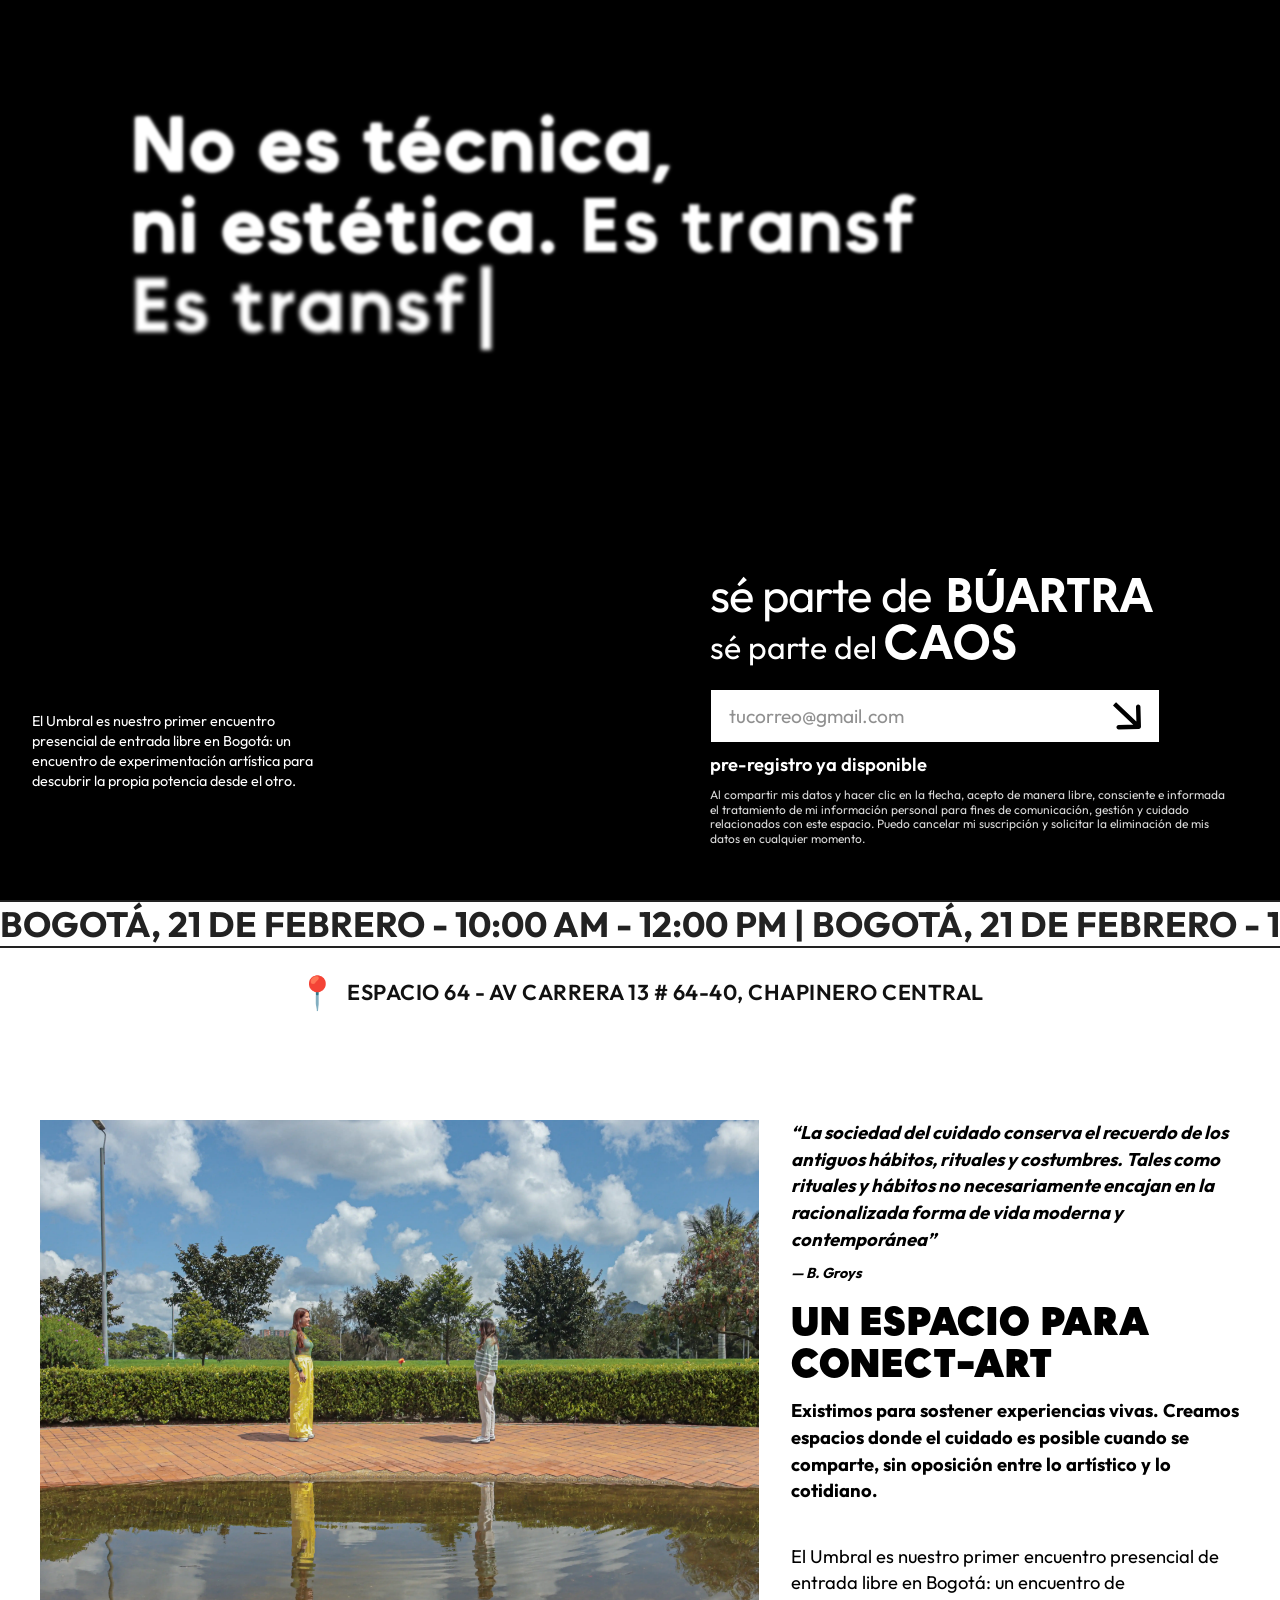
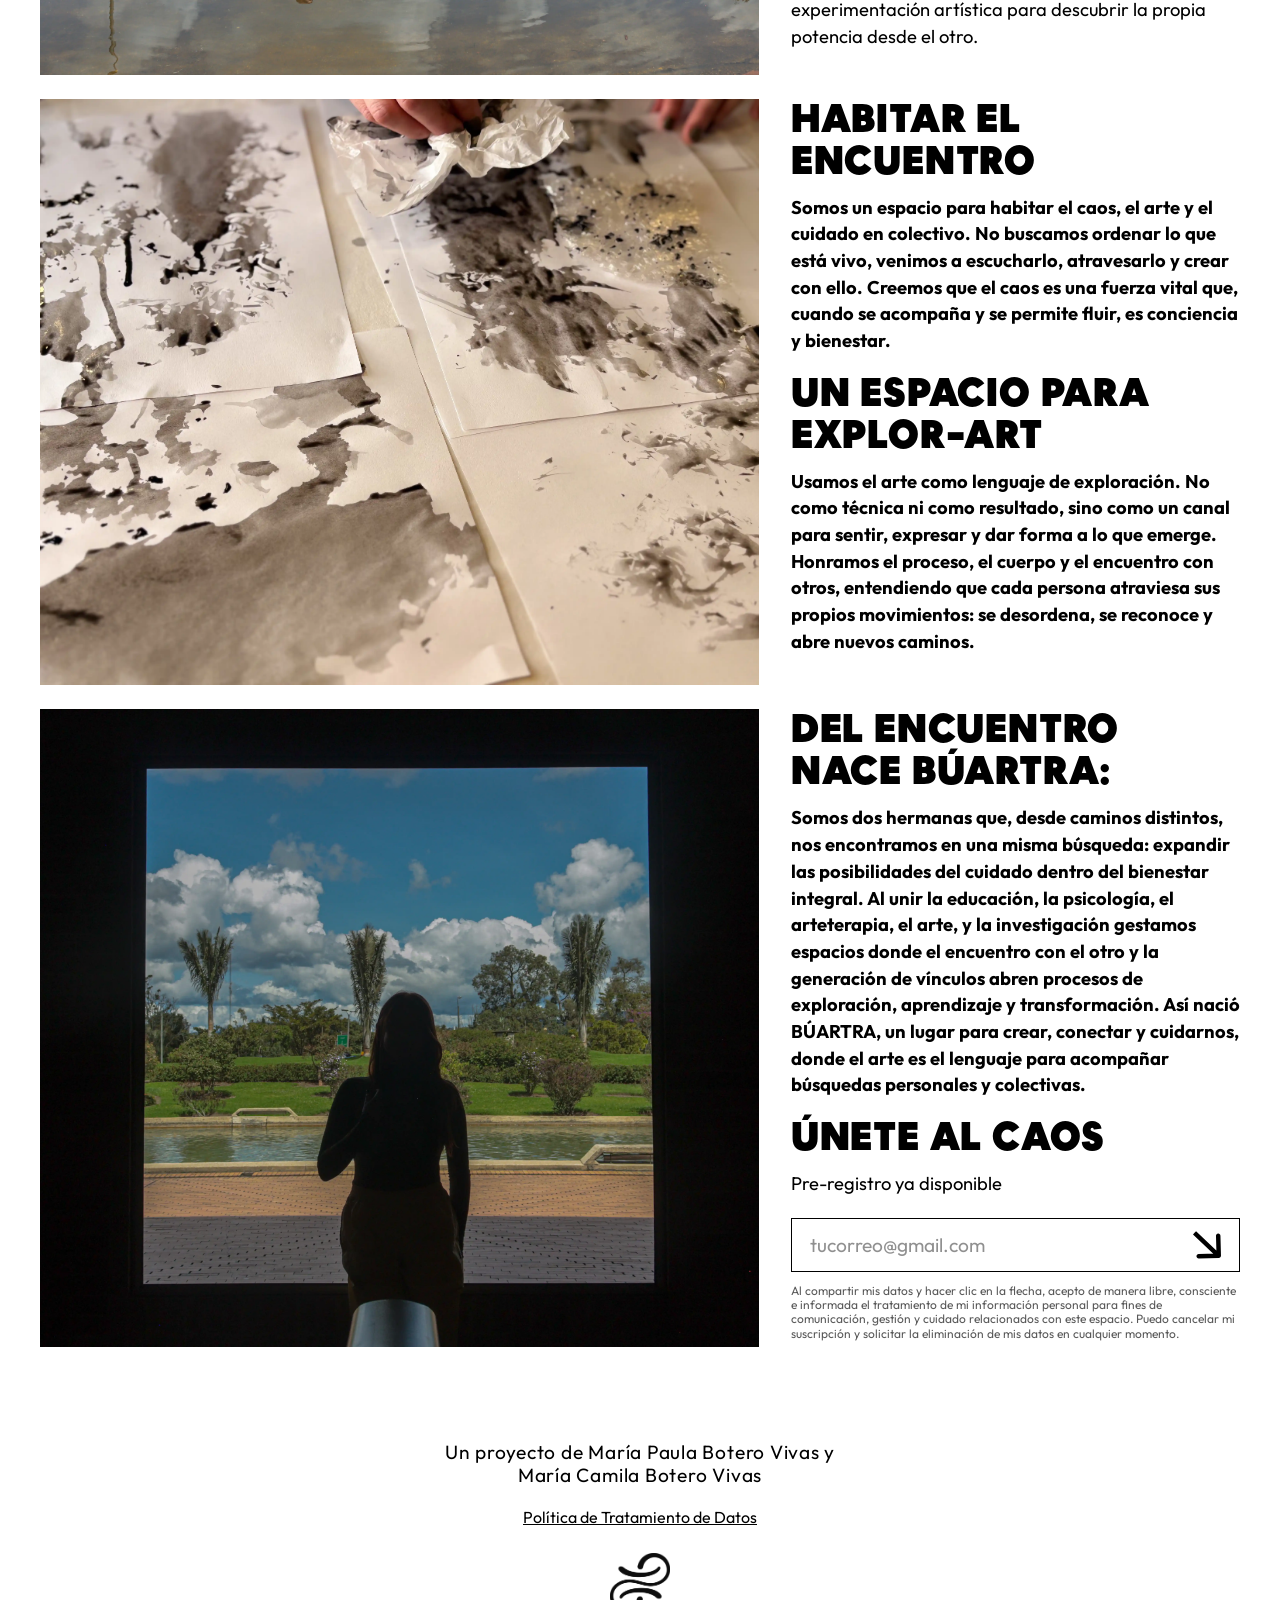
==== commit fbf01726: "Update index.html" ====
--- a/index.html
+++ b/index.html
@@ -1,16 +1,451 @@
-<!doctype html>
-<html lang="en">
-	<head>
-		<meta charset="UTF-8" />
-		<link rel="icon" type="image/svg+xml" href="/vite.svg" />
-		<meta name="generator" content="Hostinger Horizons" />
-		<meta name="viewport" content="width=device-width, initial-scale=1.0" />
-		<title>Portafolio Mario Acosta</title>
-		<script type="module" crossorigin src="/PortafolioMario/assets/index-D7dN4lQa.js"></script>
-		<link rel="stylesheet" crossorigin href="/PortafolioMario/assets/index-BU1natNf.css">
-	</head>
-	<body>
-		<div id="root"></div>-
-	</body>
-</html>+<!DOCTYPE html>
+<html lang="es">
+
+<head>
+        <style>
+            #topLoaderBar {
+                position: fixed;
+                top: 0;
+                left: 0;
+                width: 0%;
+                height: 3px;
+                background: linear-gradient(90deg, #fff 0%, #b6b6b6 100%);
+                z-index: 99999;
+                transition: width 0.4s cubic-bezier(.4,0,.2,1);
+                box-shadow: 0 1px 6px #0002;
+            }
+        </style>
+    <meta charset="UTF-8">
+    <title>BÚARTRA</title>
+    <meta name="viewport" content="width=device-width, initial-scale=1.0">
+    <link rel="stylesheet" href="styles.css" media="all">
+    <link rel="icon" type="image/x-icon" href="favicon.ico">
+    <!-- Open Graph para compartir en redes -->
+    <meta property="og:title" content="BÚARTRA - Arte y Cuidado Colectivo">
+    <meta property="og:description" content="Descubre cómo el caos, el arte y el cuidado colectivo pueden transformar tu bienestar en BÚARTRA.">
+    <meta property="og:image" content="https://img.imgdd.com/9edf10ce-4af9-46c1-a117-65330fc0dbb5.jpg">
+    <meta property="og:type" content="website">
+
+</head>
+
+<body>
+        <div id="topLoaderBar"></div>
+    <!-- CABEZA-->
+    <header class="hero">
+        <video autoplay loop muted playsinline>
+            <!-- Video ligero para móviles -->
+            <source src="images/IntroBuartraLigero.mov" type="video/mp4" media="(max-width: 600px)">
+            <!-- Video original para escritorio -->
+            <source src="images/IntroBuartra.mp4" type="video/mp4">
+            Tu navegador no soporta el elemento de video.
+        </video>
+
+        <div class="hero-overlay">
+            <div class="hero-side-info">
+                El Umbral es nuestro primer encuentro presencial de entrada libre en Bogotá: un encuentro de
+                experimentación artística para descubrir la propia potencia desde el otro.
+            </div>
+            <div class="hero-text">
+                <h1 class="blur-title">
+                    <span class="blur-layer" aria-hidden="true"></span>
+                    <span id="typewriter" class="text-layer"
+                        data-text="No es técnica, ni estética. Es&nbsp;transformación.">
+                        No es técnica, <span style="white-space:nowrap;">ni estética</span>. Es transformación.
+                    </span>
+                </h1>
+            </div>
+
+            <div class="hero-register">
+                                <div style="display:flex;flex-direction:column;gap:0;align-items:flex-start;">
+                                    <h1 style="margin-bottom:-2px;"><span class="thin-text">sé parte de</span> <strong>BÚARTRA</strong></h1>
+                                    <span style="font-size:2rem;font-weight:400;color:#fff;opacity:1;line-height:1; margin-top:-6px;">sé parte del <strong style="font-weight:700;letter-spacing:1px;">CAOS</strong></span>
+                                </div>
+                                <div id="formFeedback" style="display:none;align-items:center;gap:10px;margin:10px 0 0 0;">
+                                    <span id="formSpinner" style="display:inline-block;width:22px;height:22px;border:3px solid #fff;border-top:3px solid #888;border-radius:50%;animation:spin 1s linear infinite;"></span>
+                                </div>
+
+
+                <form class="hero-form" id="emailForm">
+                    <input type="email" placeholder="tucorreo@gmail.com" required id="emailInput">
+                    <button type="submit" aria-label="Enviar">
+                        <img src="images/Arrow-black.svg" class="arrow-anim" alt="Flecha enviar" width="28" height="28" loading="lazy"
+                            style="display:block;">
+                    </button>
+                </form>
+                <div style="font-size:1.15rem;font-weight:600;margin-top:10px;color:#fff;opacity:1;text-shadow:0 2px 8px #000a;">pre-registro ya disponible</div>
+                <div class="form-consent-wrap form-consent-hero">
+                    <small class="form-consent">Al compartir mis datos y hacer clic en la flecha, acepto de manera
+                        libre, consciente e informada el tratamiento de mi información personal para fines de
+                        comunicación, gestión y cuidado relacionados con este espacio. Puedo cancelar mi suscripción y
+                        solicitar la eliminación de mis datos en cualquier momento.</small>
+                </div>
+            </div>
+        </div>
+    </header>
+
+    <!-- Texto dinámico desplazable -->
+    <div class="marquee-container">
+            <div class="marquee">
+                BOGOTÁ, 21 DE FEBRERO - 10:00 AM - 12:00 PM&nbsp;|&nbsp;BOGOTÁ, 21 DE FEBRERO - 10:00 AM - 12:00 PM&nbsp;|&nbsp;BOGOTÁ, 21 DE FEBRERO - 10:00 AM - 12:00 PM&nbsp;|&nbsp;BOGOTÁ, 21 DE FEBRERO - 10:00 AM - 12:00 PM
+            </div>
+        </div>
+        <div class="espacio64-ubicacion" style="display:flex;align-items:center;justify-content:center;font-size:1.35rem;font-weight:600;margin:22px 0 0 0;gap:10px;color:#111;text-transform:uppercase;letter-spacing:0.5px;">
+            <span style="font-size:1.5em;vertical-align:middle;color:#111;">📍</span>
+            <span>Espacio 64 - Av Carrera 13 # 64-40, Chapinero central</span>
+        </div>
+    <!-- CONTENIDO -->
+    <main class="content">
+
+        <section class="block">
+            <div class="image img-1"></div>
+            <div class="text">
+                <blockquote>
+                    <p><b><em>
+                                “La sociedad del cuidado conserva el recuerdo de los antiguos hábitos, rituales y
+                                costumbres. Tales como rituales y hábitos no necesariamente encajan en la racionalizada
+                                forma de vida
+                                moderna y contemporánea”
+                                <span>— B. Groys</span>
+                            </em></b></p>
+                </blockquote>
+
+                <h2 class="titulo-gordo">UN ESPACIO PARA CONECT-ART</h2>
+                <p><b>
+                        Existimos para sostener experiencias vivas. Creamos espacios
+                        donde el cuidado es posible cuando se comparte, sin oposición
+                        entre lo artístico y lo cotidiano.
+                    </b></p>
+                <p><br>
+                    El Umbral es nuestro primer encuentro presencial de entrada libre en Bogotá: un encuentro de
+                    experimentación
+                    artística para descubrir la propia potencia desde el otro.
+                </p>
+            </div>
+        </section>
+
+        <section class="block">
+            <div class="image img-2"></div>
+            <div class="text">
+                <h2 class="titulo-gordo">HABITAR EL ENCUENTRO</h2>
+                <blockquote>
+                    <p><b>
+                            Somos un espacio para habitar el caos, el arte y el cuidado en colectivo. No buscamos
+                            ordenar lo que está vivo, venimos a escucharlo, atravesarlo y crear con ello. Creemos que el
+                            caos es una
+                            fuerza vital que, cuando se acompaña y se permite fluir, es conciencia y bienestar.
+                        </b></p>
+                </blockquote>
+
+                <h2 class="titulo-gordo">UN ESPACIO PARA EXPLOR-ART</h2>
+                <blockquote>
+                    <p><b>
+                            Usamos el arte como lenguaje de exploración. No como técnica ni como resultado, sino como un
+                            canal para sentir, expresar y dar forma a lo que emerge. Honramos el proceso, el cuerpo y el
+                            encuentro con otros, entendiendo que cada persona atraviesa sus propios movimientos: se
+                            desordena, se reconoce y abre nuevos caminos.
+                        </b></p>
+                </blockquote>
+            </div>
+        </section>
+
+        <section class="block">
+            <div class="image img-3"></div>
+            <div class="text">
+                <h2 class="titulo-gordo">DEL ENCUENTRO NACE BÚARTRA:</h2>
+                <blockquote>
+                    <p><b>
+                            Somos dos hermanas que, desde caminos distintos, nos encontramos en una misma búsqueda:
+                            expandir las posibilidades del cuidado dentro del bienestar integral. Al unir la educación,
+                            la psicología, el arteterapia, el arte, y la investigación gestamos espacios donde el
+                            encuentro con el otro y la generación de vínculos abren procesos de exploración, aprendizaje
+                            y transformación. Así nació BÚARTRA, un lugar para crear, conectar y cuidarnos, donde el
+                            arte es el lenguaje para acompañar búsquedas personales y colectivas.
+                        </b></p>
+                </blockquote>
+                <h2 class="titulo-gordo">ÚNETE AL CAOS</h2>
+                <p>Pre-registro ya disponible</p>
+                <form class="hero-form" id="emailForm2">
+                    <input type="email" placeholder="tucorreo@gmail.com" required id="emailInput2">
+                    <button type="submit" aria-label="Enviar">
+                        <img src="images/Arrow-black.svg" class="arrow-anim" alt="Flecha enviar" width="28" height="28"
+                            style="display:block;">
+                    </button>
+                </form>
+                <div class="form-consent-wrap">
+                    <small class="form-consent">Al compartir mis datos y hacer clic en la flecha, acepto de manera
+                        libre, consciente e informada el tratamiento de mi información personal para fines de
+                        comunicación, gestión y cuidado relacionados con este espacio. Puedo cancelar mi suscripción y
+                        solicitar la eliminación de mis datos en cualquier momento.</small>
+                </div>
+            </div>
+        </section>
+    </main>
+    <!-- ICONOS REDES SOCIALES -->
+    <div class="social-icons">
+        <a href="https://instagram.com/buartra/" target="_blank" aria-label="Instagram" class="icon-link">
+            <img src="images/Iglogo.png" alt="Instagram" style="width:26px;height:26px;display:block;opacity:0.8;" loading="lazy">
+        </a>
+        <a href="https://linkedin.com/buartra" target="_blank" aria-label="LinkedIn" class="icon-link">
+            <img src="images/LinkedInLogo.png" alt="LinkedIn" style="width:26px;height:26px;display:block;opacity:0.8;" loading="lazy">
+        </a>
+        <a href="https://tiktok.com/buartra" target="_blank" aria-label="TikTok" class="icon-link">
+            <img src="images/TikTokLogo.png" alt="TikTok" style="width:26px;height:26px;display:block;opacity:0.8;" loading="lazy">
+        </a>
+    </div>
+    <style>
+        @keyframes spin {
+            0% { transform: rotate(0deg); }
+            100% { transform: rotate(360deg); }
+        }
+        .social-icons {
+            position: fixed;
+            bottom: 24px;
+            right: 24px;
+            display: flex;
+            gap: 18px;
+            z-index: 100;
+            opacity: 0.65;
+            transition: opacity 0.2s;
+        }
+
+        .social-icons:hover {
+            opacity: 0.95;
+        }
+
+        .icon-link svg {
+            display: block;
+            width: 26px;
+            height: 26px;
+            stroke: #222;
+            fill: none;
+            transition: stroke 0.2s;
+        }
+
+        .icon-link:hover svg {
+            stroke: #000;
+        }
+
+        /* Ocultar la capa de desenfoque en móviles para evitar duplicado del texto máquina de escribir */
+        @media (max-width: 600px) {
+            .blur-layer {
+                display: none !important;
+            }
+
+            #typewriter.text-layer {
+                font-weight: 700 !important;
+            }
+        }
+
+        @media (max-width: 600px) {
+            .social-icons {
+                right: 12px;
+                bottom: 12px;
+                gap: 12px;
+            }
+
+            .icon-link svg {
+                width: 22px;
+                height: 22px;
+            }
+        }
+    </style>
+
+    <!-- PIE -->
+    <footer class="cta">
+        <h2 class="footer-credit">Un proyecto de María Paula Botero Vivas y<br><span class="footer-credit--second">María
+                Camila Botero Vivas</span></h2>
+        <br>
+        <span id="politica-datos-link" style="color:rgb(0,0,0);text-decoration:underline;cursor:pointer;">Política de
+            Tratamiento de Datos</span>
+        <br>
+        <div id="footerEmailMsg" style="text-align:center; font-size:0.9rem; color:#000; margin-top:8px; display:none;">
+            ¡Gracias por suscribirte!</div>
+        <br>
+        <img class="footer-logo" src="./images/Simbolo-Negativo.png" alt="LOGO" loading="lazy">
+    </footer>
+    <script src="popup-politica-datos.js" defer></script>
+    <!-- POPUP POLÍTICA DE DATOS -->
+    <div id="popup-politica-datos"
+        style="display:none;position:fixed;z-index:9999;top:0;left:0;width:100vw;height:100vh;background:rgba(0,0,0,0.95);color:#fff;align-items:center;justify-content:center;flex-direction:column;padding:32px 12px;box-sizing:border-box;">
+        <div
+            style="max-width:600px;width:100%;background:none;padding:32px 24px;border-radius:12px;box-shadow:0 4px 32px #000a;overflow-y:auto;max-height:90vh;">
+            <h2 style="margin-top:0;font-size:1.5rem;">Política de Tratamiento de Datos Personales</h2>
+            <p>BÚARTRA recolecta y trata datos personales de manera responsable, transparente y respetuosa. La
+                información suministrada será utilizada exclusivamente para fines informativos, comunicativos,
+                administrativos y de gestión relacionados con nuestras actividades, experiencias y procesos de cuidado
+                colectivo.</p>
+            <p>Al proporcionar sus datos personales y enviar el formulario, el titular autoriza de manera libre, previa,
+                expresa e informada su tratamiento, de conformidad con la Ley 1581 de 2012 y demás normas
+                aplicables.<br>El titular podrá en cualquier momento consultar, actualizar, rectificar o solicitar la
+                eliminación de sus datos, así como cancelar su suscripción a nuestras comunicaciones.</p>
+            <h3 style="margin-top:2em;font-size:1.5rem;">Política de Tratamiento de Datos Sensibles</h3>
+            <p>El suministro de datos sensibles es siempre voluntario. Estos datos serán tratados con especial cuidado,
+                confidencialidad y respeto, y únicamente para los fines previamente informados y necesarios para el
+                desarrollo de las experiencias y procesos ofrecidos por BÚARTRA.</p>
+            <p>Al compartir datos sensibles y enviar el formulario, el titular manifiesta su consentimiento explícito
+                para su tratamiento, entendiendo que no está obligado(a) a proporcionarlos y que podrá revocar esta
+                autorización en cualquier momento, sin que ello afecte otros derechos.</p>
+            <button onclick="document.getElementById('popup-politica-datos').style.display='none'"
+                style="margin-top:32px;padding:10px 28px;font-size:1.1rem;background:#fff;color:#000;border:none;border-radius:6px;cursor:pointer;">Cerrar</button>
+        </div>
+    </div>
+</body>
+
+<script>
+    const textEl = document.getElementById("typewriter");
+    const blurEl = document.querySelector(".blur-layer");
+
+    // Adaptar para que 'ni estética' siempre esté junto
+    let rawText = textEl.dataset.text.replace(/&nbsp;/g, '\u00A0');
+    // Forzar que 'ni estética' sea un bloque no separable
+    const keepTogether = 'ni estética';
+    const togetherSpan = `<span style="white-space:nowrap;">${keepTogether}</span>`;
+    // Reemplazar la primera aparición de 'ni estética' por un marcador temporal correctamente escrito
+    let tempText = rawText.replace(keepTogether, '[[TOGUETHER]]');
+    textEl.innerHTML = '';
+    blurEl.innerHTML = '';
+    let index = 0;
+    function typeEffect() {
+        const marker = '[[TOGUETHER]]';
+        const markerIndex = tempText.indexOf(marker);
+        // Si no hay marcador, animar normalmente
+        if (markerIndex === -1) {
+            if (index <= tempText.length) {
+                let current = tempText.slice(0, index);
+                textEl.textContent = current;
+                blurEl.textContent = current;
+                index++;
+                setTimeout(typeEffect, 60);
+            }
+            return;
+        }
+
+        // Antes del marcador: animar normalmente
+        if (index <= markerIndex) {
+            let current = tempText.slice(0, index);
+            textEl.textContent = current;
+            blurEl.textContent = current;
+            index++;
+            setTimeout(typeEffect, 60);
+            return;
+        }
+
+        // Justo al llegar al marcador: escribir el bloque junto de una vez
+        if (index === markerIndex + 1) {
+            let current = tempText.slice(0, markerIndex) + togetherSpan;
+            textEl.innerHTML = current;
+            blurEl.innerHTML = current;
+            index = markerIndex + marker.length + 1;
+            setTimeout(typeEffect, 60);
+            return;
+        }
+
+        // Después del marcador: animar el resto normalmente
+        if (index > markerIndex + marker.length) {
+            let after = tempText.slice(markerIndex + marker.length, index);
+            let current = tempText.slice(0, markerIndex) + togetherSpan + after;
+            textEl.innerHTML = current;
+            blurEl.innerHTML = current;
+            index++;
+            setTimeout(typeEffect, 60);
+        }
+    }
+    typeEffect();
+
+
+
+    const emailForm = document.getElementById('emailForm');
+    const emailInput = document.getElementById('emailInput');
+    const formFeedback = document.getElementById('formFeedback');
+    const formSpinner = document.getElementById('formSpinner');
+    const formMsg = document.getElementById('formMsg');
+
+    emailForm.addEventListener('submit', function (e) {
+                // Barra de carga superior
+                const topLoader = document.getElementById('topLoaderBar');
+                if (topLoader) {
+                    topLoader.style.width = '0%';
+                    topLoader.style.display = 'block';
+                    setTimeout(() => { topLoader.style.width = '80%'; }, 50);
+                }
+        e.preventDefault();
+        const email = emailInput.value;
+        localStorage.setItem('buartra_email', email);
+
+        // Mostrar solo el círculo de carga
+        if (formFeedback) {
+            formFeedback.style.display = 'flex';
+            formSpinner.style.display = 'inline-block';
+        }
+        emailForm.querySelector('button').disabled = true;
+        emailInput.disabled = true;
+
+        // Enviar el email al Google Sheets
+        const formData = new FormData();
+        formData.append('email', email);
+        fetch('https://script.google.com/macros/s/AKfycbzu1PoGcelNAnjd0PUH52-hppzSLVKik_knuAB9BWICpZ2YmrrQkrOVEIRYYKqFYfS87A/exec', {
+            method: 'POST',
+            body: formData
+        }).finally(() => {
+            if (topLoader) topLoader.style.width = '100%';
+            setTimeout(() => {
+                if (topLoader) topLoader.style.display = 'none';
+                window.location.href = 'formulario.html';
+            }, 900);
+        });
+    });
+
+    /* Segundo formulario en la sección "ÚNETE AL CAOS" */
+    const emailForm2 = document.getElementById('emailForm2');
+    const emailInput2 = document.getElementById('emailInput2');
+
+    if (emailForm2 && emailInput2) {
+        emailForm2.addEventListener('submit', function (e) {
+            e.preventDefault();
+            const email = emailInput2.value;
+            localStorage.setItem('buartra_email', email);
+
+            // Barra de carga superior
+            const topLoader = document.getElementById('topLoaderBar');
+            if (topLoader) {
+                topLoader.style.width = '0%';
+                topLoader.style.display = 'block';
+                setTimeout(() => { topLoader.style.width = '80%'; }, 50);
+            }
+
+            // Crear feedback visual solo con círculo para el segundo formulario
+            let feedback2 = emailForm2.parentElement.querySelector('.form-feedback2');
+            if (!feedback2) {
+                feedback2 = document.createElement('div');
+                feedback2.className = 'form-feedback2';
+                feedback2.style.display = 'flex';
+                feedback2.style.alignItems = 'center';
+                feedback2.style.gap = '10px';
+                feedback2.style.margin = '10px 0 0 0';
+                feedback2.innerHTML = '<span class="spinner2" style="display:inline-block;width:22px;height:22px;border:3px solid #fff;border-top:3px solid #888;border-radius:50%;animation:spin 1s linear infinite;"></span>';
+                emailForm2.parentElement.insertBefore(feedback2, emailForm2.nextSibling);
+            } else {
+                feedback2.style.display = 'flex';
+                feedback2.querySelector('.spinner2').style.display = 'inline-block';
+            }
+            emailForm2.querySelector('button').disabled = true;
+            emailInput2.disabled = true;
+
+            // Enviar el email al Google Sheets
+            const formData = new FormData();
+            formData.append('email', email);
+            fetch('https://script.google.com/macros/s/AKfycbzu1PoGcelNAnjd0PUH52-hppzSLVKik_knuAB9BWICpZ2YmrrQkrOVEIRYYKqFYfS87A/exec', {
+                method: 'POST',
+                body: formData
+            }).finally(() => {
+                if (topLoader) topLoader.style.width = '100%';
+                setTimeout(() => {
+                    if (topLoader) topLoader.style.display = 'none';
+                    window.location.href = 'formulario.html';
+                }, 900);
+            });
+        });
+    }
+</script>
+
+</html>
--- a/styles.css
+++ b/styles.css
@@ -0,0 +1,871 @@
+/* Registrar fuente Black para títulos muy gordos */
+@font-face {
+    font-family: 'MADE Okine Sans Black';
+    src: url('/fonts/MADEOkineSansPERSONALUSE-Black.otf') format('opentype');
+    font-weight: 900;
+    font-style: normal;
+    font-display: swap;
+}
+/* Responsive para el título principal y flecha en formulario */
+@media (max-width: 1024px) {
+    .hero-content h1 {
+        font-size: 2.2rem;
+        line-height: 1.1;
+    }
+    .arrow img {
+        width: 28px;
+        height: 28px;
+    }
+}
+
+@media (max-width: 600px) {
+    .hero-content h1 {
+        font-size: 1.5rem;
+        line-height: 1.08;
+    }
+    .arrow img {
+        width: 20px;
+        height: 20px;
+    }
+}
+@media (max-width: 600px) {
+    .btn-container {
+        flex-direction: column-reverse;
+    }
+}
+.btn-container {
+    display: flex;
+    flex-direction: column;
+    gap: 12px;
+}
+
+@media (min-width: 601px) {
+    .btn-container {
+        flex-direction: row;
+        justify-content: space-between;
+        align-items: center;
+    }
+    .btn-container .submit-btn {
+        order: 2;
+    }
+    .btn-container .back-btn {
+        order: 1;
+    }
+}
+.arrow {
+        margin-bottom: -20px;
+}
+
+.arrow img {
+    width: 20px;
+    height: 40px;
+    max-width: 100%;
+    transition: width 0.2s, height 0.2s;
+}
+
+@media (max-width: 600px) {
+    .arrow img {
+        width: 22px !important;
+        height: 22px !important;
+    }
+    .arrow {
+        margin-bottom: -4px;
+    }
+}
+
+/* Responsive: flecha más pequeña en móviles */
+@media (max-width: 600px) {
+    .arrow img {
+        width: 1px !important;
+        height: 1px !important;
+    }
+    .arrow {
+        margin-bottom: -4px;
+    }
+}
+/* Animación flecha en botón de envío */
+/* Animación flecha en botón de envío: movimiento y giro */
+.arrow-anim {
+    transition: transform 0.35s cubic-bezier(.4,1.6,.6,1);
+}
+
+.hero-form button:hover .arrow-anim,
+form.hero-form button:hover .arrow-anim {
+    transform: rotate(-45deg);
+}
+/* Info lateral en hero */
+.hero-side-info {
+    position: absolute;
+    top: 77%;
+    left: 0;
+    width: 340px;
+    max-width: 40vw;
+    color: #fff;
+    font-size: 0.9rem;
+    line-height: 1.4;
+    font-family: 'Outfit', sans-serif;
+    background: rgba(0,0,0,0.32);
+    padding: 18px 22px 18px 32px;
+    border-radius: 0 18px 18px 0;
+    z-index: 3;
+    box-shadow: 0 2px 12px 0 rgba(0,0,0,0.08);
+        word-break: break-word;
+}
+
+@media (max-width: 900px) {
+    .hero-side-info {
+        position: static;
+        width: 100%;
+        max-width: 100%;
+        margin-bottom: 10px;
+        border-radius: 0;
+        padding: 10px 4vw 10px 4vw;
+        font-size: 1rem;
+        box-shadow: none;
+        background: none;
+        color: #fff;
+        text-align: left;
+    }
+}
+.form-consent-wrap.form-consent-formulario {
+    color: #fff;
+    text-align: left;
+}
+.form-consent-formulario .form-consent {
+    color: #fff;
+    opacity: 0.85;
+    font-size: 0.55rem;
+    line-height: 1.12;
+    max-width: 520px;
+    margin-top: 8px;
+    text-align: left !important;
+    display: block;
+    margin-left: 0;
+}
+.form-consent-wrap.form-consent-hero {
+    color: #fff;
+}
+.form-consent-hero .form-consent {
+    color: #fff;
+    opacity: 0.85;
+}
+/* =====================
+   FUENTES
+===================== */
+
+/* Marquee styles */
+.marquee-container {
+    width: 100%;
+    overflow: hidden;
+    background: #fff;
+    border-top: 2px solid #222;
+    border-bottom: 2px solid #222;
+    margin: 0 auto 24px auto;
+}
+
+    .marquee {
+        display: inline-block;
+        white-space: nowrap;
+        font-size: 2.2rem;
+        font-weight: bold;
+        color: #222;
+        animation: marquee 60s linear infinite;
+}
+
+@keyframes marquee {
+    0% { transform: translateX(0); }
+    100% { transform: translateX(-100%); }
+}
+
+/* Responsive para marquee en tablets */
+@media (max-width: 1024px) {
+    .marquee {
+        font-size: 1.7rem;
+        animation: marquee 48s linear infinite;
+    }
+    .marquee-container {
+        border-top: 1.5px solid #222;
+        border-bottom: 1.5px solid #222;
+    }
+}
+
+/* Responsive para marquee en móviles */
+@media (max-width: 600px) {
+    .marquee {
+        font-size: 1.3rem;
+        animation: marquee 36s linear infinite;
+    }
+    .marquee-container {
+        border-top: 1px solid #222;
+        border-bottom: 1px solid #222;
+        margin: 0 auto 16px auto;
+    }
+}
+
+/* Outfit – Texto general (variable) */
+@font-face {
+    font-family: 'Outfit';
+    src: url('/fonts/Outfit-VariableFont_wght.ttf') format('truetype');
+    font-weight: 100 900;
+    font-style: normal;
+    font-display: swap;
+}
+
+/* MADE Okine Sans – Títulos */
+@font-face {
+    font-family: 'MADE Okine Sans';
+    src: url('/fonts/MADEOkineSansPERSONALUSE-Medium.otf') format('opentype');
+    font-weight: 100 900;
+    font-style: normal;
+    font-display: swap;
+}
+
+* {
+    margin: 0;
+    padding: 0;
+    box-sizing: border-box;
+}
+
+body {
+    font-family: 'Outfit', sans-serif;
+    font-size: 16px;
+    color: #ffffff;
+    background: #ffffff;
+}
+
+h1,
+h2,
+h3,
+h4,
+h5,
+h6 {
+    font-family: 'MADE Okine Sans', sans-serif;
+    font-weight: 700;
+    letter-spacing: 0.04em;
+}
+
+/* HERO */
+.hero {
+    position: relative;
+    height: 100vh;
+    overflow: hidden;
+    background: #000;
+}
+
+.hero video {
+    position: absolute;
+    top: 50%;
+    left: 50%;
+    width: 100vw;
+    height: 100vh;
+    min-width: 177.77vh;
+    /* 16:9 */
+    min-height: 56.25vw;
+    /* 16:9 */
+    transform: translate(-50%, -50%);
+    object-fit: cover;
+    z-index: 1;
+    pointer-events: none;
+}
+
+.hero-overlay {
+    position: relative;
+    z-index: 2;
+    height: 100%;
+    /* Padding reducido para disminuir espacios en blanco */
+    padding: 40px 60px;
+    background: rgba(0, 0, 0, 0.55);
+    display: flex;
+    flex-direction: column;
+    justify-content: center;
+}
+
+.hero-overlay>* {
+    max-width: 700px;
+} 
+
+.hero-text {
+    position: absolute;
+    top: 12%; /* desplazado hacia abajo para reducir espacio superior */
+    left: 80px;
+    /* Evitar que el texto toque los bordes: ancho máximo relativo y padding responsivo */
+    width: min(900px, calc(100% - 160px));
+    padding-inline: clamp(16px, 4vw, 80px);
+    box-sizing: border-box;
+    max-width: none;
+} 
+
+.hero-register {
+    position: absolute;
+    bottom: 60px; /* menor separación del borde inferior */
+    right: 50px;
+} 
+
+.hero-register small {
+    display: block;
+    margin-top: 6px;
+    font-size: 0.75rem;
+    opacity: 0.8;
+}
+
+/* Estilo para el texto de marca BÚARTRA: tamaño e interletrado responsive */
+.hero-register strong {
+    font-family: 'MADE Okine Sans', sans-serif;
+    font-weight: 900;
+    font-size: clamp(3.0rem, 2.8vw, 2rem);
+    letter-spacing: -0.02em;
+}
+
+@media (max-width: 768px) {
+    .hero-register strong {
+        font-size: 3.0rem;
+        letter-spacing: -0.01em;
+    }
+}
+
+.hero h1 {
+    font-size: 3.5rem;
+    line-height: 1.2;
+    margin-bottom: 20px;
+}
+
+.hero-text p {
+    margin-top: 18px;
+    font-size: 1.1rem;
+    letter-spacing: 0.02em;
+}
+
+.hero h1 span {
+    color: #ffffff;
+}
+
+/* El contenedor ahora actúa como el "borde" exterior */
+.hero-form {
+    display: flex;
+    align-items: center;
+    /* Alinea verticalmente el input y el botón */
+    background-color: #fff;
+    /* Fondo blanco para todo el conjunto */
+    border: 1px solid #000;
+    /* Aquí controlas el borde exterior */
+    max-width: 450px;
+    /* O el ancho que prefieras */
+    width: 100%;
+    margin-top: 20px;
+    overflow: hidden;
+    /* Para que las esquinas del input no se salgan si usas border-radius */
+}
+
+/* El input ya no tiene bordes propios */
+.hero-form input {
+    flex: 1;
+    /* Toma todo el espacio disponible */
+    border: none !important;
+    outline: none;
+    /* Quita el borde azul al hacer clic */
+    padding: 12px 18px;
+    font-size: 1.2rem;
+    background: transparent;
+}
+
+/* El botón se pega al borde derecho */
+.hero-form button {
+    border: none !important;
+    background: #fff;
+    /* O el color que desees */
+    padding: 12px 18px;
+    cursor: pointer;
+    font-size: 1.5rem;
+    display: flex;
+    align-items: center;
+    justify-content: center;
+    transition: background 0.3s;
+}
+
+/* SVG icons en botones */
+.hero-form button svg,
+.back-btn svg,
+.submit-btn svg {
+    width: 1.15em;
+    height: 1.15em;
+    display: block;
+}
+
+.back-btn svg,
+.submit-btn svg {
+    vertical-align: middle;
+}
+
+.back-btn {
+    display: inline-flex;
+    align-items: center;
+    gap: 8px;
+    font-size: 0.95rem;
+}
+
+.submit-btn {
+    display: inline-flex;
+    align-items: center;
+    gap: 8px;
+}
+
+/* Opcional: un efecto hover para el botón */
+.hero-form button:hover {
+    background: #f0f0f0;
+}
+
+/* Aviso de consentimiento pequeño para los formularios */
+.form-consent {
+    display: block;
+    font-size: 0.75rem;
+    color: rgba(0, 0, 0, 0.65);
+    margin-top: 6px;
+    line-height: 1.2;
+    max-width: 520px;
+}
+
+@media (max-width: 768px) {
+    .form-consent {
+        font-size: 0.68rem;
+        max-width: 100%;
+    }
+}
+
+/* Position the consent outside form box and slightly below */
+.form-consent-wrap {
+    margin-top: 6px;
+    /* ensure it sits outside the white input box visually */
+    transform: translateY(6px);
+}
+
+@media (max-width: 768px) {
+    .form-consent-wrap {
+        transform: none;
+        margin-top: 8px;
+    }
+}
+
+/* CONTENIDO */
+.content {
+    max-width: 1500px;
+    margin: 0 auto;
+    padding: 60px 40px;
+}
+
+.block {
+    display: flex;
+    gap: 32px; /* ligeramente menor */
+    margin: 24px 0; /* márgenes verticales homogéneos y reducidos */
+} 
+
+/* Asegurar el primer bloque baje un poco para separarlo del hero */
+.block:first-of-type {
+    margin-top: 48px; /* aumentar separación del hero en escritorio */
+}  
+
+.block.reverse {
+    flex-direction: row-reverse;
+}
+
+.image {
+    /* Mayor proporción para que las imágenes ocupen más espacio */
+    flex: 1.6;
+    min-height: 420px; /* altura reducida para disminuir espacios en blanco */
+    /* Cover asegura que la imagen llene el área */
+    background-size: cover;
+    background-repeat: no-repeat;
+    background-position: center;
+    transition: flex 0.3s ease, min-height 0.3s ease;
+} 
+
+.img-1 {
+    background-image: url("images/imagendef1.webp");
+}
+
+.img-2 {
+    background-image: url("images/imagendef2.webp");
+}
+
+.img-3 {
+    background-image: url("images/imagendef3.webp");
+}
+
+.text {
+    flex: 1;
+    font-size: 2.5rem;
+    margin-bottom: 12px;
+    color: #000000;
+    font-family: 'Outfit', 'MADE Okine Sans', sans-serif;
+    font-weight: 400;
+} 
+
+.text h2 {
+    font-size: 2.5rem;
+    margin-bottom: 12px;
+    color: #000000;
+    font-family: 'MADE Okine Sans Black', sans-serif;
+    font-weight: 900;
+}
+
+/* Títulos destacados más gordos */
+.titulo-gordo {
+    font-family: 'MADE Okine Sans Black', 'MADE Okine Sans', sans-serif !important;
+    font-weight: 900 !important;
+    letter-spacing: 0.02em;
+    font-size: 2.7rem;
+    color: #000;
+    line-height: 1.05;
+}
+
+.text span {
+    color: #000000;
+}
+
+/* Texto largo en negro total: párrafos, listas y citas */
+.content p,
+.text p,
+main p,
+article p,
+.block p,
+.content li,
+blockquote {
+    color: #000000; /* negro total */
+}
+
+/* Ajustes tipográficos para párrafos largos: compactación vertical */
+.content p,
+.text p,
+main p,
+article p,
+.block p {
+    font-size: 1.15rem;
+    line-height: 1.45;
+    margin-bottom: 12px;
+} 
+
+blockquote {
+    font-style: normal;
+    margin-bottom: 18px;
+} 
+
+blockquote span {
+    display: block;
+    margin-top: 10px;
+    font-size: 0.9rem;
+}
+
+/* MANIFIESTO */
+.manifesto {
+    background: #111;
+    color: #fff;
+    padding: 60px;
+}
+
+.manifesto h3 {
+    margin-bottom: 20px;
+}
+
+/* CTA */
+.cta {
+    background: none;
+    padding: 10px;
+    text-align: center;
+}
+
+/* Estilos para crédito del footer */
+.footer-credit {
+    font-family: 'Outfit', sans-serif;
+    font-weight: 400; /* peso regular */
+    color: #000000;
+    font-size: 1.2rem;
+    line-height: 1.2;
+}
+
+.footer-credit--second {
+    display: block; /* garantiza que quede en la línea siguiente */
+}
+
+@media (max-width: 600px) {
+    .footer-credit {
+        font-size: 1rem;
+    }
+}
+
+/* Símbolo del footer: tamaño controlado desde CSS */
+.footer-logo {
+    width: clamp(48px, 6vw, 60px);
+    height: auto;
+    display: inline-block;
+    margin-top: 6px;
+    opacity: 0.95;
+}
+
+@media (max-width: 768px) {
+    .footer-logo {
+        width: 44px;
+    }
+}
+
+.cta form {
+    margin-top: 20px;
+    display: flex;
+    justify-content: center;
+}
+
+.cta input {
+    padding: 12px;
+    border: none;
+    width: 250px;
+}
+
+.cta button {
+    padding: 12px 18px;
+    border: none;
+    background: #ffffff;
+    color: #000000;
+    cursor: pointer;
+}
+
+/* Usar la fuente 'Outfit' en todos los campos y placeholders */
+input,
+textarea,
+select,
+textarea,
+.code-input,
+.hero-form input,
+.cta input {
+    font-family: 'Outfit', sans-serif;
+}
+
+input::placeholder,
+textarea::placeholder,
+.code-input::placeholder {
+    font-family: inherit;
+    opacity: 0.8;
+}
+
+/* RESPONSIVE */
+@media (max-width: 768px) {
+    .block {
+        flex-direction: column;
+        gap: 20px;
+        margin: 20px 0; /* márgenes verticales simétricos y reducidos en móvil */
+    }
+
+    .block:first-of-type {
+        margin-top: 20px;
+    }
+
+    .hero h1 {
+        font-size: 2.2rem;
+    }
+
+    /* Reducir padding del overlay y altura de imagen en móvil */
+    .hero-overlay {
+        padding: 24px 20px;
+    }
+
+    .image {
+        min-height: 280px;
+        flex: 1.1; /* menos prioridad en móvil */
+    }
+
+    .hero-register {
+        bottom: 40px;
+    }
+}
+
+@media (max-width: 768px) {
+    .image {
+        min-height: 320px;
+        flex: 1.1; /* menos prioridad en móvil */
+        background-size: cover;
+    }
+
+    /* Restaurar interlineado cómodo en móvil para legibilidad */
+    .content p,
+    .text p,
+    main p,
+    article p,
+    .block p {
+        line-height: 1.6;
+    }
+}
+
+@media (max-width: 1024px) {
+    .hero {
+        height: 100svh;
+        background: #000;
+    }
+    .hero video {
+        width: 177.77vh;
+        height: 100svh;
+        min-width: 100vw;
+        min-height: 56.25vw;
+        left: 50%;
+        top: 50%;
+        transform: translate(-50%, -50%);
+        object-fit: cover;
+    }
+    .hero-overlay {
+        padding: 32px 20px;
+        background: rgba(0, 0, 0, 0.6);
+    }
+
+    /* TEXTO */
+    .hero-text {
+        position: relative;
+        top: 0;
+        left: 0;
+        right: 0;
+        width: 100%;
+        padding-inline: 20px;
+        box-sizing: border-box;
+        max-width: none;
+        margin-top: 20px;
+    }
+
+    .hero-text h1 {
+        font-size: 2.1rem;
+        line-height: 1.15;
+    }
+
+    .hero-text p {
+        font-size: 0.95rem;
+    }
+
+    /* PRE-REGISTRO */
+    .hero-register {
+        position: relative;
+        margin-top: auto;
+        margin-bottom: 20px;
+        right: auto;
+        bottom: auto;
+        text-align: left;
+    }
+
+    .hero-form {
+        width: 100%;
+    }
+
+    .hero-form input {
+        width: 100%;
+        font-size: 1rem;
+    }
+
+    .hero-form button {
+        padding: 16px 18px;
+    }
+
+    .hero-register small {
+        text-align: left;
+    }
+}
+
+#typewriter::after {
+    content: "|";
+    margin-left: 6px;
+    animation: blink 1s infinite;
+}
+
+@keyframes blink {
+
+    0%,
+    20%,
+    100% {
+        opacity: 1;
+    }
+
+    25%,
+    75% {
+        opacity: 0;
+    }
+}
+
+/* =====================
+   DESENFOQUE DE CAPA EN TÍTULO
+===================== */
+
+.blur-title {
+    position: relative;
+    display: inline-block;
+}
+
+/* Capa desenfocada */
+.blur-layer {
+    position: absolute;
+    inset: 0;
+    color: #ffffff;
+    filter: blur(1.5px);
+    opacity: 100%;
+    z-index: 1;
+    pointer-events: none;
+    white-space: pre-wrap;
+}
+
+/* Asegurar que el texto del typewriter y su capa desenfocada estén en negrita */
+.text-layer,
+.blur-layer {
+    /* Peso controlado por CSS */
+    font-weight: 900;
+    /* Tamaño responsivo: mínimo en móvil, escala con viewport y máximo en escritorio */
+    font-size: clamp(2.8rem, 6vw, 8.5rem);
+    /* Ajuste de línea para evitar saltos con el efecto de escritura */
+    line-height: 1.05;    /* Evitar desbordes: permitir que el texto haga wrap en móviles y pantallas pequeñas */
+    white-space: pre-wrap;
+    /* Evitar que las palabras se rompan en medio; permitir quiebre solo en puntos de separación */
+    overflow-wrap: break-word;
+    word-break: normal;
+    display: inline-block;
+    max-width: 100%;
+}
+
+/* Reducir tamaño mínimo en pantallas muy pequeñas para evitar overflow horizontal */
+@media (max-width: 480px) {
+    .text-layer,
+    .blur-layer {
+        font-size: clamp(1.4rem, 7.5vw, 2.2rem);
+        line-height: 1.08;
+    }
+
+    /* Asegurar padding lateral suficiente */
+    .hero-text {
+        padding-inline: 16px;
+        left: 0;
+    }}
+
+
+/* Texto principal */
+.text-layer {
+    position: relative;
+    z-index: 2;
+    filter: blur(2px);
+    /* Ajusta '5px' para más o menos desenfoque */
+    color: #0000;
+}
+
+
+/* Ajuste del cursor del typewriter */
+#typewriter::after {
+    content: "|";
+    margin-left: 6px;
+    animation: blink 1s infinite;
+}
+
+.thin-text {
+    font-family: 'Outfit', sans-serif;
+    /* Peso regular para 'Sé parte de' */
+    font-weight: 400;
+    /* Tamaño e interletrado: más compacto y responsive */
+    font-size: 2.95rem;
+    letter-spacing: -0.02em;
+    text-transform: none;
+}
+
+/* Responsive: ajustar 'Sé parte de' en pantallas pequeñas */
+@media (max-width: 768px) {
+    .thin-text {
+        font-size: 2.8rem;
+        letter-spacing: -0.01em;
+    }
+}
